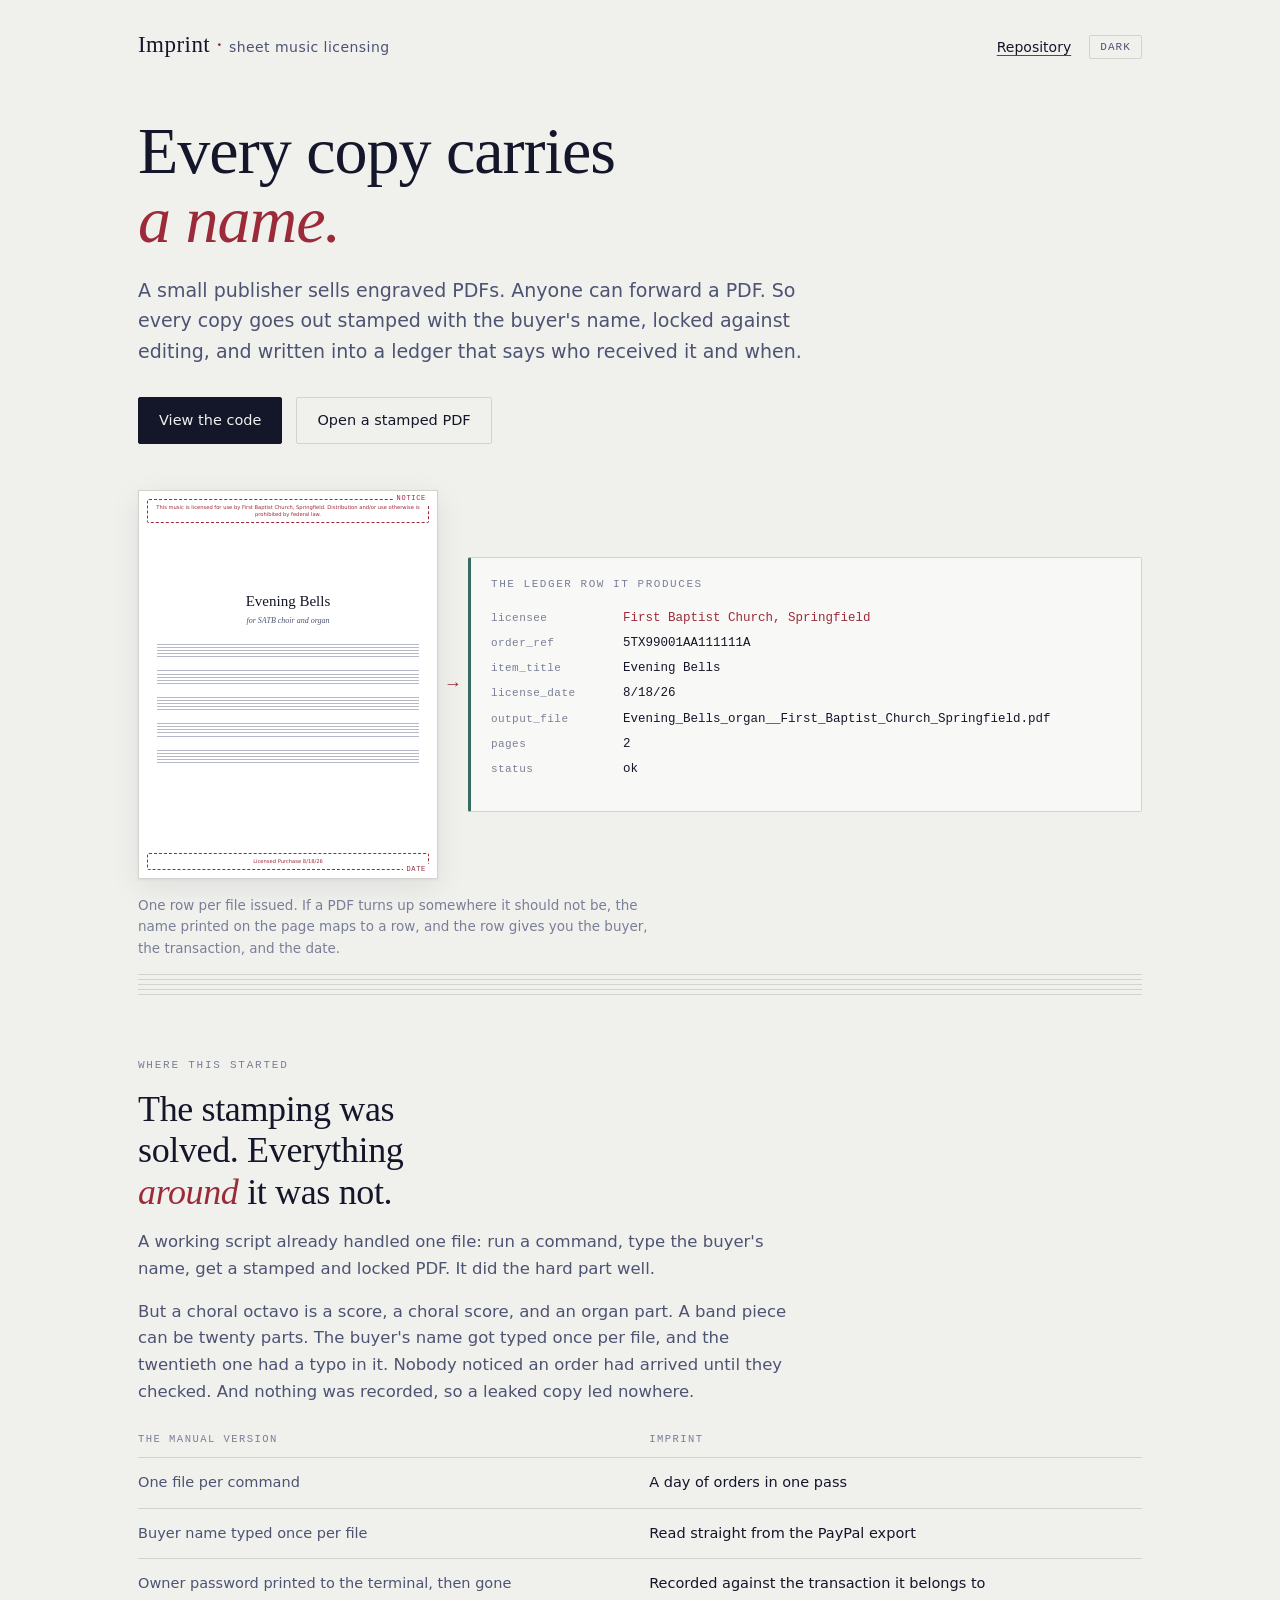
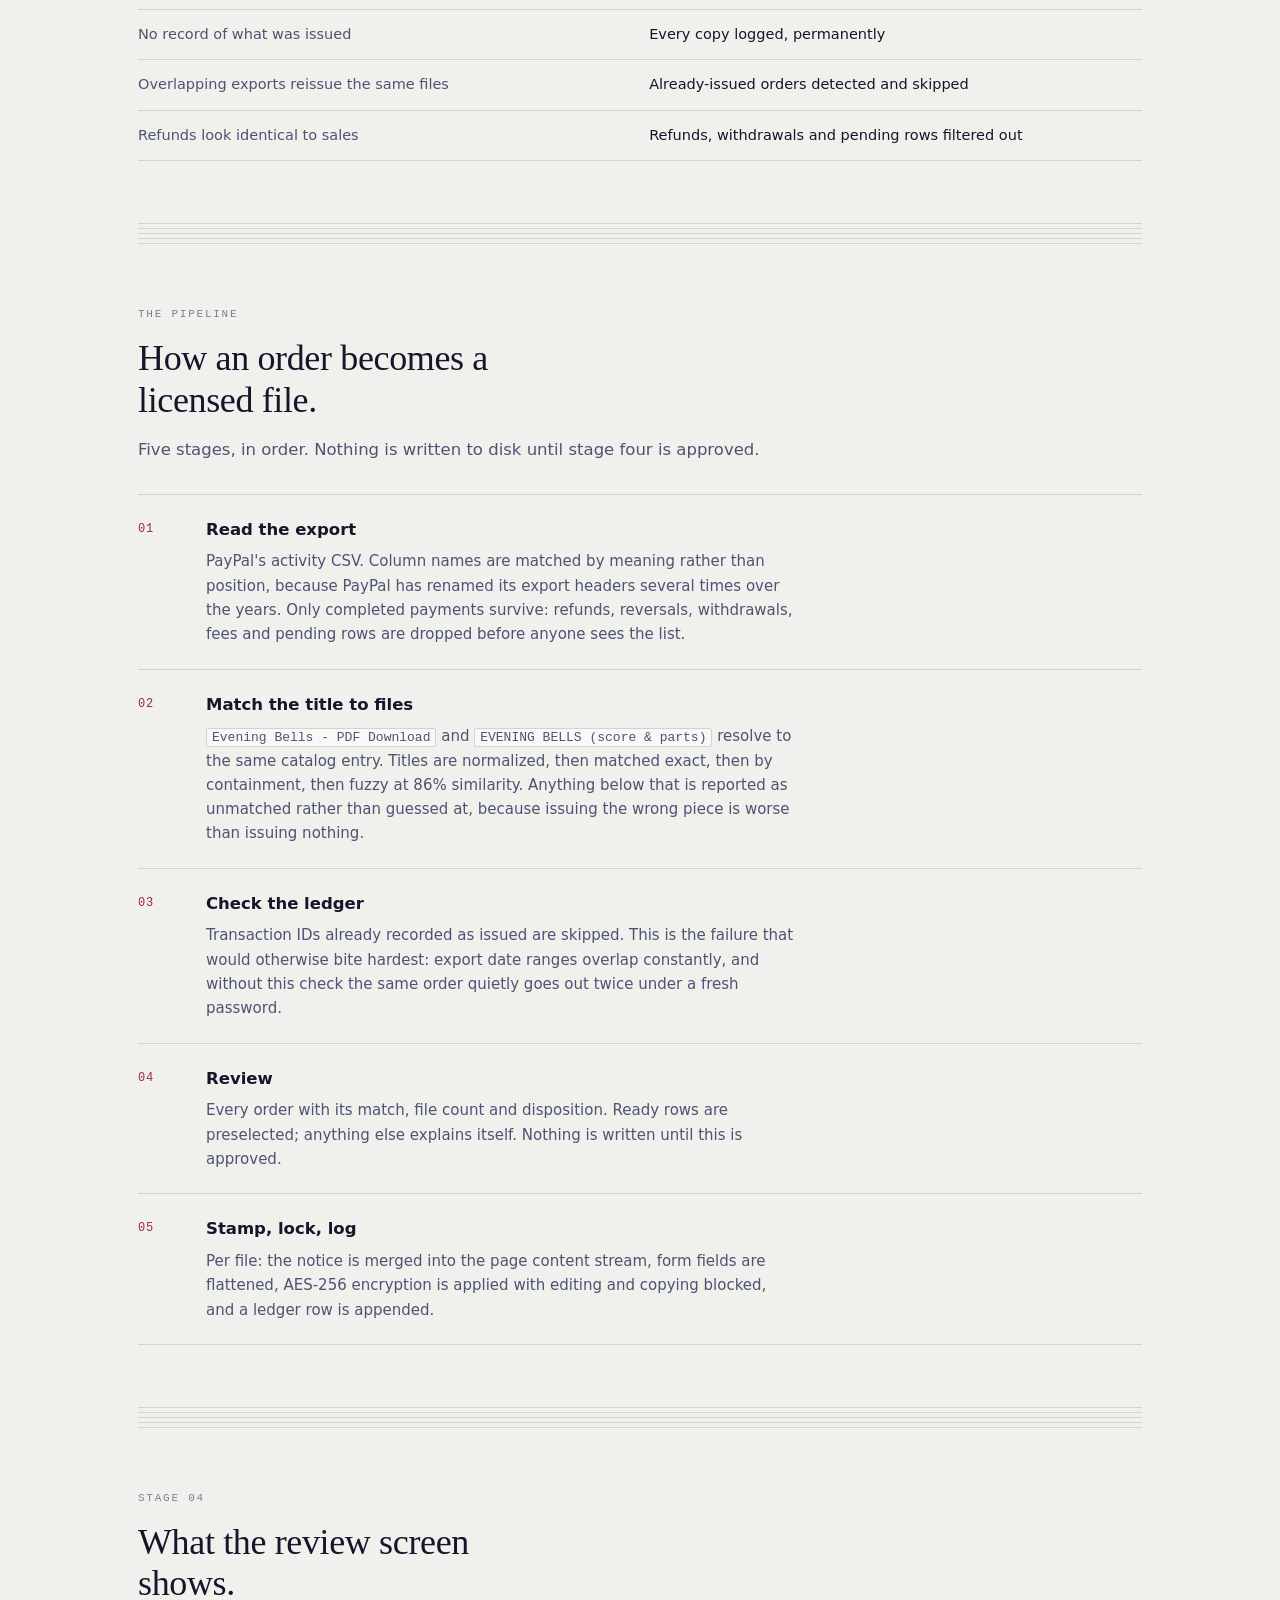
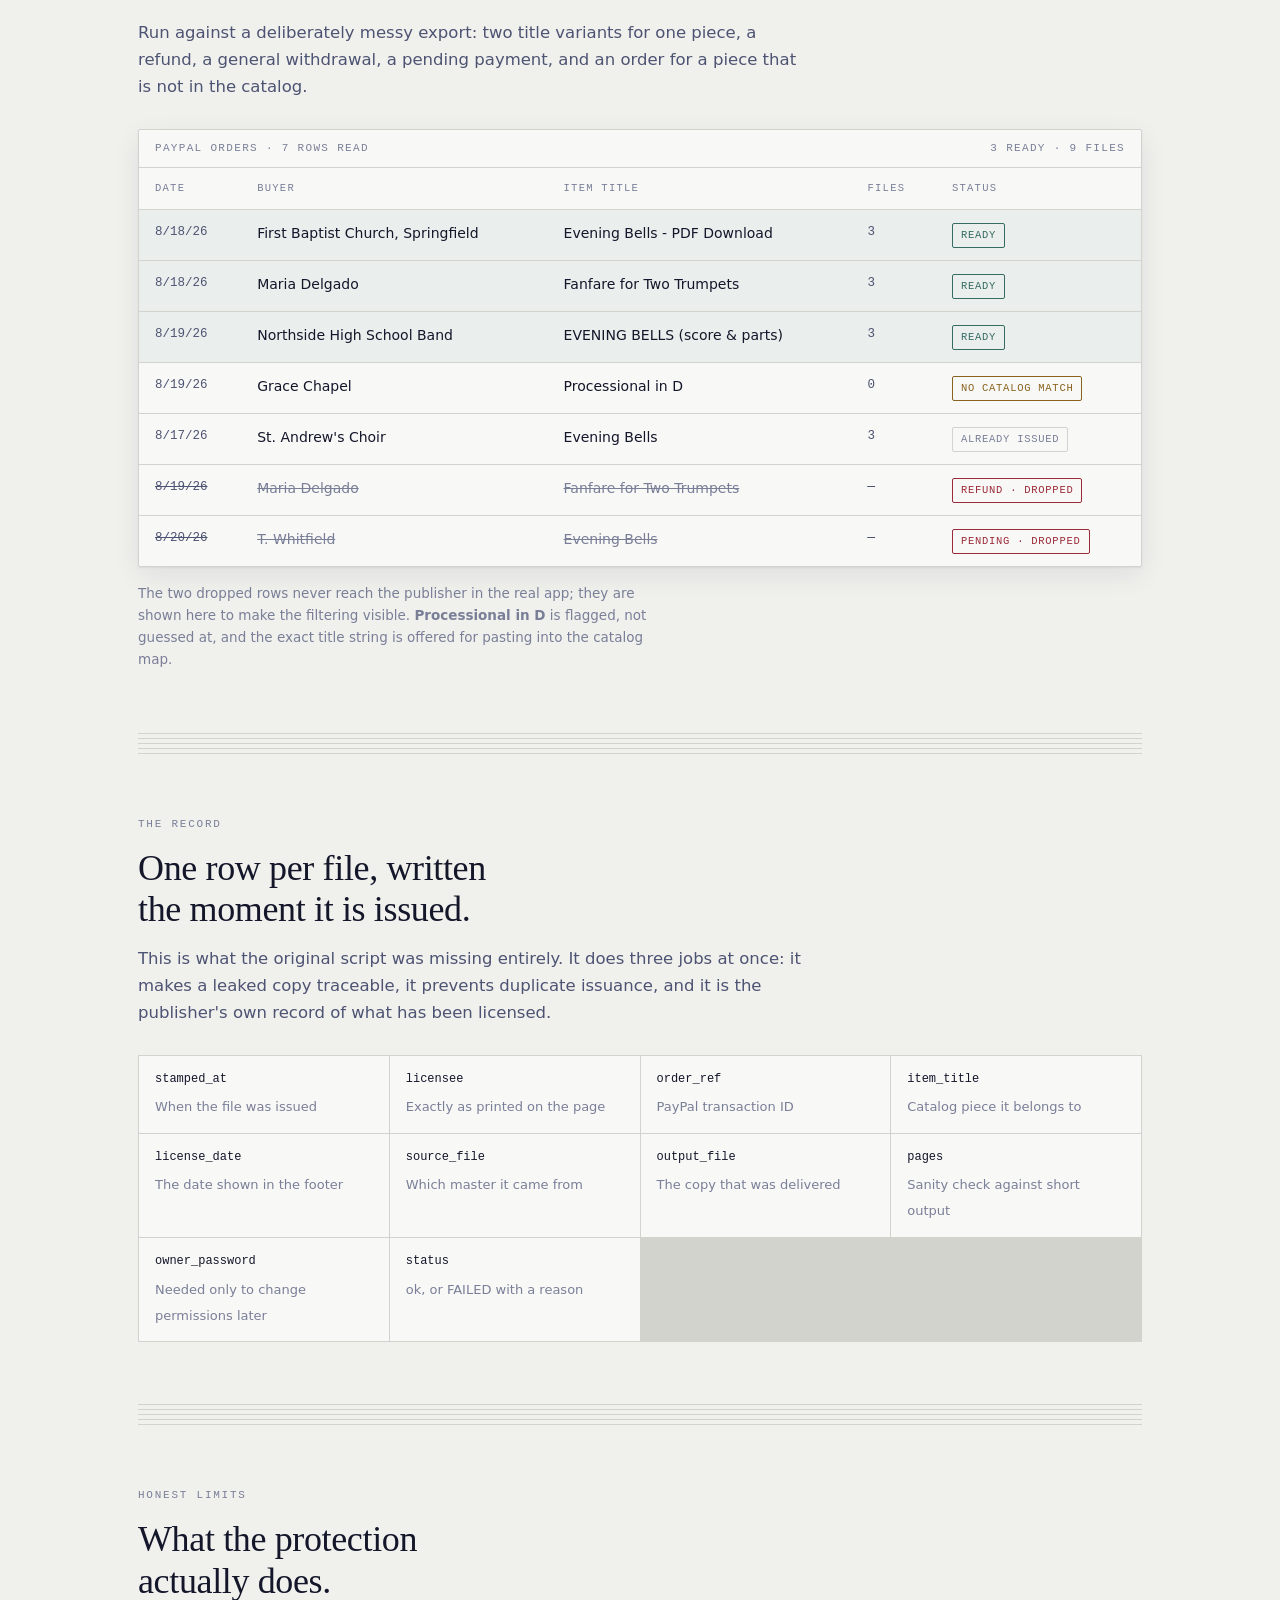
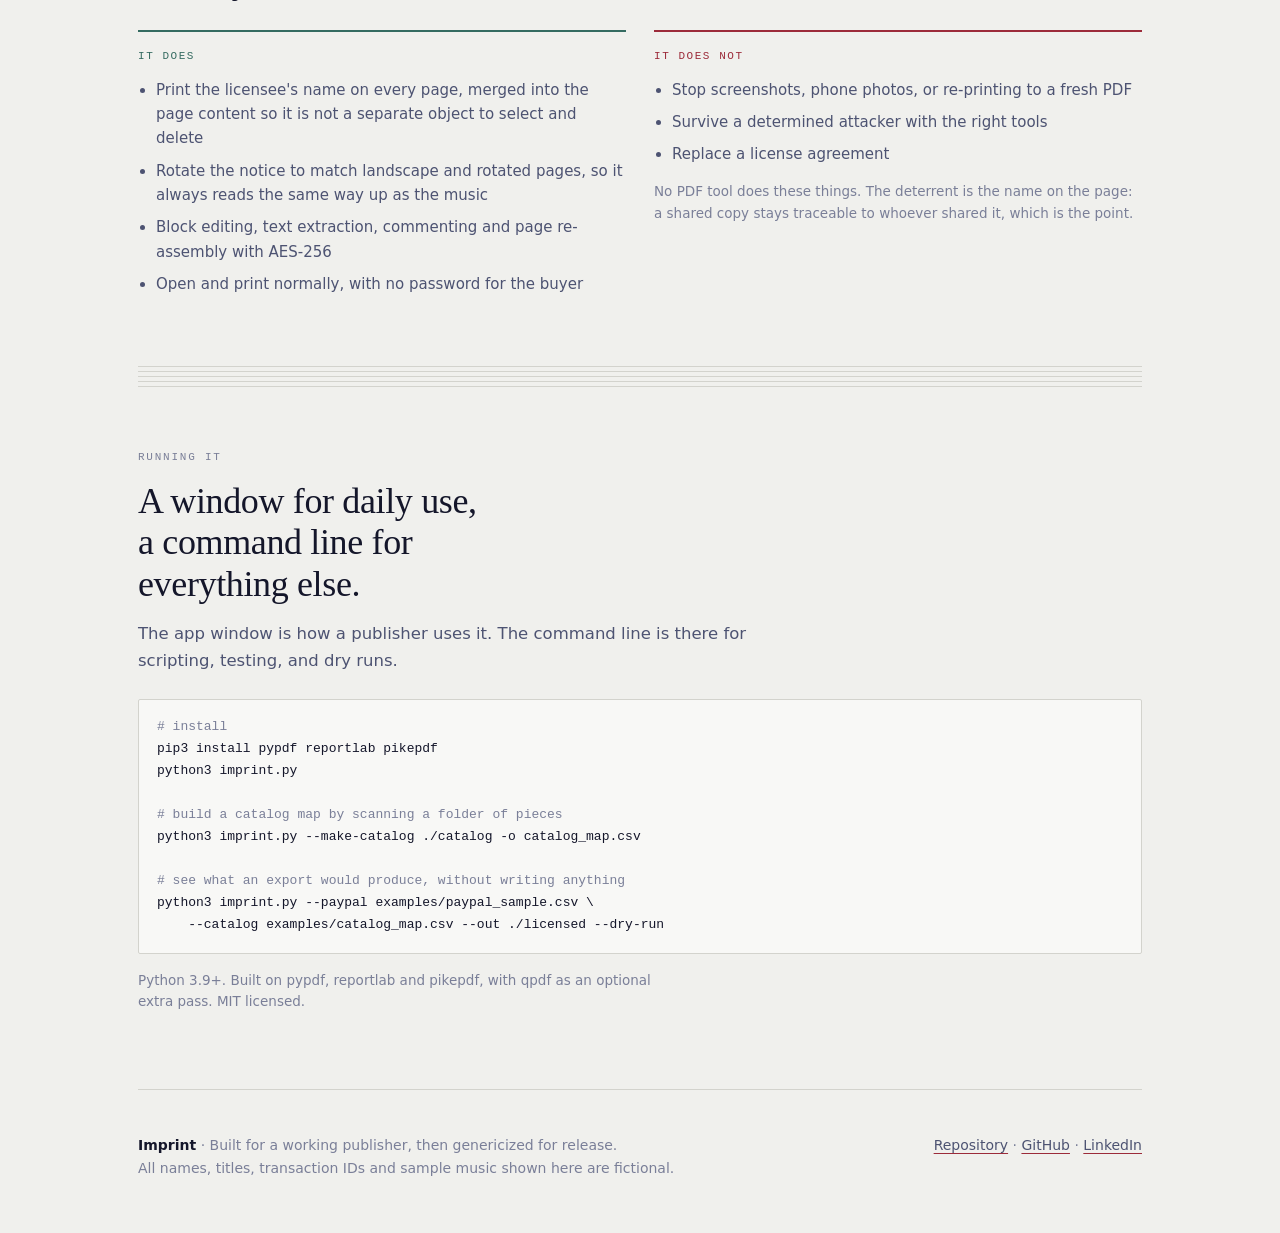
==== docs/index.html @ ebc6640b "Add Opus - digital product licensing system with sheet music module v1" ====
<!DOCTYPE html>
<html lang="en">
<head>
<meta charset="utf-8">
<meta name="viewport" content="width=device-width, initial-scale=1">
<title>Imprint · Licensing stamper for sheet music publishers</title>
<meta name="description" content="Stamps every page of a sheet music PDF with the buyer's name, locks the file, and records the copy in a permanent ledger.">
<style>
:root{
  --ink:#14162a;
  --ink-2:#4d5372;
  --ink-3:#7a7f98;
  --paper:#f0f0ed;
  --paper-2:#f8f8f6;
  --stamp:#9c2b3a;
  --verdigris:#356b61;
  --amber:#8a6320;
  --rule:#d3d3cd;
  --sheet:#ffffff;
  --shadow:0 1px 2px rgba(20,22,42,.06),0 8px 28px rgba(20,22,42,.08);
  --serif:"Iowan Old Style","Palatino Linotype",Palatino,"Book Antiqua",Georgia,serif;
  --sans:system-ui,-apple-system,"Segoe UI",Roboto,Helvetica,Arial,sans-serif;
  --mono:ui-monospace,"SF Mono",SFMono-Regular,"Cascadia Mono",Menlo,Consolas,monospace;
}
html[data-theme="dark"]{
  --ink:#e8e8ee; --ink-2:#a5abc4; --ink-3:#767c95;
  --paper:#0e1020; --paper-2:#171a2e;
  --stamp:#d4707c; --verdigris:#6fb3a5; --amber:#c99a4a;
  --rule:#2a2e46; --sheet:#1b1f34;
  --shadow:0 1px 2px rgba(0,0,0,.4),0 8px 28px rgba(0,0,0,.35);
}
*{box-sizing:border-box}
body{
  margin:0;background:var(--paper);color:var(--ink);
  font-family:var(--sans);font-size:16px;line-height:1.62;
  -webkit-font-smoothing:antialiased;
}
.wrap{max-width:1060px;margin:0 auto;padding:0 28px}
a{color:var(--ink);text-decoration-color:var(--stamp);text-underline-offset:3px}
a:hover{color:var(--stamp)}
:focus-visible{outline:2px solid var(--stamp);outline-offset:3px}

/* ---- staff-line divider: five hairlines, the thing on every page ---- */
.staff{margin:0;padding:6px 0}
.staff span{display:block;height:1px;background:var(--rule);margin-bottom:4px}
.staff span:last-child{margin-bottom:0}

.eyebrow{
  font-family:var(--mono);font-size:11px;letter-spacing:.16em;
  text-transform:uppercase;color:var(--ink-3);margin:0 0 14px
}

/* ---- masthead ---- */
header.top{padding:26px 0 0}
.top-row{display:flex;align-items:baseline;justify-content:space-between;gap:20px;flex-wrap:wrap}
.mark{font-family:var(--serif);font-size:23px;letter-spacing:.02em}
.mark b{font-weight:normal}
.mark i{font-style:normal;color:var(--stamp)}
.top-links{font-size:14px;color:var(--ink-2);display:flex;gap:18px;align-items:center}
.tbtn{
  font-family:var(--mono);font-size:11px;letter-spacing:.1em;text-transform:uppercase;
  background:none;border:1px solid var(--rule);color:var(--ink-2);
  padding:5px 10px;cursor:pointer;border-radius:2px
}
.tbtn:hover{border-color:var(--stamp);color:var(--stamp)}

/* ---- hero ---- */
.hero{padding:54px 0 8px}
h1{
  font-family:var(--serif);font-weight:normal;
  font-size:clamp(38px,6.2vw,66px);line-height:1.04;letter-spacing:-.015em;
  margin:0 0 20px;max-width:15ch
}
h1 em{font-style:italic;color:var(--stamp)}
.lede{font-size:19px;color:var(--ink-2);max-width:56ch;margin:0 0 30px}
.cta-row{display:flex;gap:14px;flex-wrap:wrap;margin-bottom:8px}
.cta{
  display:inline-block;padding:11px 20px;border-radius:2px;font-size:14.5px;
  text-decoration:none;border:1px solid var(--ink);background:var(--ink);color:var(--paper)
}
.cta:hover{background:var(--stamp);border-color:var(--stamp);color:#fff}
.cta.ghost{background:none;color:var(--ink);border-color:var(--rule)}
.cta.ghost:hover{border-color:var(--stamp);color:var(--stamp);background:none}

/* ---- signature: specimen page -> ledger row ---- */
.thesis{
  display:grid;grid-template-columns:minmax(0,300px) 30px minmax(0,1fr);
  gap:0;align-items:center;margin:46px 0 10px
}
.sheet{
  background:var(--sheet);border:1px solid var(--rule);box-shadow:var(--shadow);
  aspect-ratio:8.5/11;padding:16px 14px;position:relative;overflow:hidden
}
.zone{
  position:absolute;left:8px;right:8px;
  border:1px dashed var(--stamp);border-radius:2px;padding:4px 5px
}
.zone.t{top:8px}
.zone.b{bottom:8px}
.stamped{
  font-family:var(--sans);font-size:5.2px;line-height:1.35;
  color:var(--stamp);text-align:center;margin:0
}
.tag{
  position:absolute;right:-1px;font-family:var(--mono);font-size:7px;
  letter-spacing:.1em;text-transform:uppercase;color:var(--stamp);
  background:var(--sheet);padding:0 3px
}
.zone.t .tag{top:-7px}
.zone.b .tag{bottom:-7px}
.sheet-body{padding:26px 4px 30px;height:100%;display:flex;flex-direction:column;justify-content:center}
.sheet-title{font-family:var(--serif);font-size:15px;text-align:center;margin:0 0 2px}
.sheet-sub{font-family:var(--serif);font-style:italic;font-size:8px;text-align:center;color:var(--ink-2);margin:0 0 16px}
.sys{margin-bottom:11px}
.sys span{display:block;height:.7px;background:var(--ink-3);opacity:.55;margin-bottom:2.4px}
.arrow{
  display:flex;align-items:center;justify-content:center;
  font-family:var(--mono);color:var(--stamp);font-size:18px
}
.rowcard{
  background:var(--paper-2);border:1px solid var(--rule);border-left:3px solid var(--verdigris);
  padding:18px 20px;border-radius:2px
}
.rowcard h3{font-family:var(--mono);font-size:11px;letter-spacing:.14em;text-transform:uppercase;color:var(--ink-3);margin:0 0 14px;font-weight:normal}
.kv{display:grid;grid-template-columns:118px 1fr;gap:5px 14px;font-size:13.5px}
.kv dt{font-family:var(--mono);font-size:11px;color:var(--ink-3);letter-spacing:.04em;padding-top:2px}
.kv dd{margin:0;font-family:var(--mono);font-size:12.5px;word-break:break-word}
.kv dd.hl{color:var(--stamp)}
.caption{font-size:13.5px;color:var(--ink-3);max-width:62ch;margin:16px 0 0}

/* ---- sections ---- */
section{padding:56px 0}
h2{
  font-family:var(--serif);font-weight:normal;font-size:clamp(27px,3.4vw,36px);
  line-height:1.15;letter-spacing:-.01em;margin:0 0 16px;max-width:20ch
}
h2 em{font-style:italic;color:var(--stamp)}
.body{max-width:64ch;color:var(--ink-2);font-size:16.5px}
.body p{margin:0 0 16px}
.body strong{color:var(--ink);font-weight:600}

/* ---- before/after ---- */
.ba{width:100%;border-collapse:collapse;margin-top:26px;font-size:14.5px}
.ba th{
  text-align:left;font-family:var(--mono);font-size:10.5px;letter-spacing:.14em;
  text-transform:uppercase;color:var(--ink-3);font-weight:normal;
  padding:0 14px 9px 0;border-bottom:1px solid var(--rule)
}
.ba td{padding:13px 14px 13px 0;border-bottom:1px solid var(--rule);vertical-align:top;color:var(--ink-2)}
.ba td:last-child{color:var(--ink);padding-right:0}
.ba th:last-child{padding-right:0}

/* ---- steps: a real sequence, so numbers carry meaning ---- */
.steps{margin-top:30px;border-top:1px solid var(--rule)}
.step{
  display:grid;grid-template-columns:46px 1fr;gap:22px;
  padding:22px 0;border-bottom:1px solid var(--rule)
}
.num{
  font-family:var(--mono);font-size:12px;color:var(--stamp);
  letter-spacing:.06em;padding-top:3px
}
.step h3{font-size:16.5px;margin:0 0 6px;font-weight:600}
.step p{margin:0;color:var(--ink-2);font-size:15px;max-width:62ch}
.step code{font-family:var(--mono);font-size:13px;background:var(--paper-2);padding:1px 5px;border:1px solid var(--rule);border-radius:2px}

/* ---- review table ---- */
.panel{
  background:var(--paper-2);border:1px solid var(--rule);border-radius:2px;
  box-shadow:var(--shadow);margin-top:28px;overflow:hidden
}
.panel-bar{
  padding:10px 16px;border-bottom:1px solid var(--rule);
  font-family:var(--mono);font-size:11px;letter-spacing:.12em;
  text-transform:uppercase;color:var(--ink-3);display:flex;justify-content:space-between;gap:12px;flex-wrap:wrap
}
.scroll{overflow-x:auto}
.rev{width:100%;border-collapse:collapse;font-size:14px;min-width:660px}
.rev th{
  text-align:left;font-family:var(--mono);font-size:10.5px;letter-spacing:.12em;
  text-transform:uppercase;color:var(--ink-3);font-weight:normal;
  padding:12px 16px;border-bottom:1px solid var(--rule);white-space:nowrap
}
.rev td{padding:12px 16px;border-bottom:1px solid var(--rule);vertical-align:top}
.rev tr:last-child td{border-bottom:0}
.rev .m{font-family:var(--mono);font-size:12.5px;color:var(--ink-2);white-space:nowrap}
.rev tr.on{background:rgba(53,107,97,.07)}
.pill{
  display:inline-block;font-family:var(--mono);font-size:10.5px;letter-spacing:.07em;
  text-transform:uppercase;padding:3px 8px;border-radius:2px;border:1px solid;white-space:nowrap
}
.p-ready{color:var(--verdigris);border-color:var(--verdigris)}
.p-done{color:var(--ink-3);border-color:var(--rule)}
.p-warn{color:var(--amber);border-color:var(--amber)}
.p-drop{color:var(--stamp);border-color:var(--stamp)}
.strike{text-decoration:line-through;color:var(--ink-3)}

/* ---- schema ---- */
.schema{
  display:grid;grid-template-columns:repeat(auto-fill,minmax(210px,1fr));
  gap:1px;background:var(--rule);border:1px solid var(--rule);margin-top:28px
}
.field{background:var(--paper-2);padding:14px 16px}
.field b{display:block;font-family:var(--mono);font-size:12px;color:var(--ink);font-weight:normal;margin-bottom:4px}
.field span{font-size:13px;color:var(--ink-3);line-height:1.5}

/* ---- does / doesn't ---- */
.cols{display:grid;grid-template-columns:repeat(auto-fit,minmax(280px,1fr));gap:28px;margin-top:28px}
.card{border-top:2px solid var(--verdigris);padding-top:16px}
.card.no{border-top-color:var(--stamp)}
.card h3{font-family:var(--mono);font-size:11px;letter-spacing:.14em;text-transform:uppercase;margin:0 0 12px;font-weight:normal;color:var(--verdigris)}
.card.no h3{color:var(--stamp)}
.card ul{margin:0;padding-left:18px;color:var(--ink-2);font-size:15px}
.card li{margin-bottom:8px}

/* ---- code ---- */
pre{
  background:var(--paper-2);border:1px solid var(--rule);border-radius:2px;
  padding:16px 18px;overflow-x:auto;font-family:var(--mono);font-size:13px;
  line-height:1.7;color:var(--ink);margin:24px 0 0
}
pre .c{color:var(--ink-3)}

/* ---- footer ---- */
footer{padding:44px 0 60px;border-top:1px solid var(--rule);margin-top:20px}
.foot{display:flex;justify-content:space-between;gap:20px;flex-wrap:wrap;font-size:14px;color:var(--ink-3)}
.foot a{color:var(--ink-2)}
.note{font-size:13.5px;color:var(--ink-3);margin-top:14px;max-width:64ch}

@media (max-width:760px){
  .thesis{grid-template-columns:1fr;gap:0}
  .sheet{max-width:290px;margin:0 auto}
  .arrow{padding:18px 0;transform:rotate(90deg)}
  .kv{grid-template-columns:1fr;gap:2px 0}
  .kv dt{padding-top:8px}
}
@media (prefers-reduced-motion:reduce){*{animation:none!important;transition:none!important}}
</style>
</head>
<body>

<div class="wrap">

<header class="top">
  <div class="top-row">
    <div class="mark"><b>Imprint</b> <i>·</i> <span style="font-size:14px;font-family:var(--sans);color:var(--ink-2)">sheet music licensing</span></div>
    <div class="top-links">
      <a href="https://github.com/integratorjeffj/opus">Repository</a>
      <button class="tbtn" id="theme" type="button">Dark</button>
    </div>
  </div>
</header>

<div class="hero">
  <h1>Every copy carries <em>a name.</em></h1>
  <p class="lede">A small publisher sells engraved PDFs. Anyone can forward a PDF. So every copy goes out stamped with the buyer's name, locked against editing, and written into a ledger that says who received it and when.</p>
  <div class="cta-row">
    <a class="cta" href="https://github.com/integratorjeffj/opus">View the code</a>
    <a class="cta ghost" href="https://github.com/integratorjeffj/opus/tree/main/samples/licensed">Open a stamped PDF</a>
  </div>

  <div class="thesis">
    <div class="sheet">
      <div class="zone t">
        <span class="tag">Notice</span>
        <p class="stamped">This music is licensed for use by First Baptist Church, Springfield. Distribution and/or use otherwise is prohibited by federal law.</p>
      </div>
      <div class="sheet-body">
        <p class="sheet-title">Evening Bells</p>
        <p class="sheet-sub">for SATB choir and organ</p>
        <div class="sys"><span></span><span></span><span></span><span></span><span></span></div>
        <div class="sys"><span></span><span></span><span></span><span></span><span></span></div>
        <div class="sys"><span></span><span></span><span></span><span></span><span></span></div>
        <div class="sys"><span></span><span></span><span></span><span></span><span></span></div>
        <div class="sys"><span></span><span></span><span></span><span></span><span></span></div>
      </div>
      <div class="zone b">
        <span class="tag">Date</span>
        <p class="stamped">Licensed Purchase 8/18/26</p>
      </div>
    </div>

    <div class="arrow">&rarr;</div>

    <div class="rowcard">
      <h3>The ledger row it produces</h3>
      <dl class="kv">
        <dt>licensee</dt><dd class="hl">First Baptist Church, Springfield</dd>
        <dt>order_ref</dt><dd>5TX99001AA111111A</dd>
        <dt>item_title</dt><dd>Evening Bells</dd>
        <dt>license_date</dt><dd>8/18/26</dd>
        <dt>output_file</dt><dd>Evening_Bells_organ__First_Baptist_Church_Springfield.pdf</dd>
        <dt>pages</dt><dd>2</dd>
        <dt>status</dt><dd>ok</dd>
      </dl>
    </div>
  </div>
  <p class="caption">One row per file issued. If a PDF turns up somewhere it should not be, the name printed on the page maps to a row, and the row gives you the buyer, the transaction, and the date.</p>
</div>

<div class="staff" role="separator" aria-hidden="true"><span></span><span></span><span></span><span></span><span></span></div>

<section>
  <p class="eyebrow">Where this started</p>
  <h2>The stamping was solved. Everything <em>around</em> it was not.</h2>
  <div class="body">
    <p>A working script already handled one file: run a command, type the buyer's name, get a stamped and locked PDF. It did the hard part well.</p>
    <p>But a choral octavo is a score, a choral score, and an organ part. A band piece can be twenty parts. The buyer's name got typed once per file, and the twentieth one had a typo in it. Nobody noticed an order had arrived until they checked. And nothing was recorded, so a leaked copy led nowhere.</p>
  </div>

  <table class="ba">
    <thead><tr><th>The manual version</th><th>Imprint</th></tr></thead>
    <tbody>
      <tr><td>One file per command</td><td>A day of orders in one pass</td></tr>
      <tr><td>Buyer name typed once per file</td><td>Read straight from the PayPal export</td></tr>
      <tr><td>Owner password printed to the terminal, then gone</td><td>Recorded against the transaction it belongs to</td></tr>
      <tr><td>No record of what was issued</td><td>Every copy logged, permanently</td></tr>
      <tr><td>Overlapping exports reissue the same files</td><td>Already-issued orders detected and skipped</td></tr>
      <tr><td>Refunds look identical to sales</td><td>Refunds, withdrawals and pending rows filtered out</td></tr>
    </tbody>
  </table>
</section>

<div class="staff" role="separator" aria-hidden="true"><span></span><span></span><span></span><span></span><span></span></div>

<section>
  <p class="eyebrow">The pipeline</p>
  <h2>How an order becomes a licensed file.</h2>
  <div class="body"><p>Five stages, in order. Nothing is written to disk until stage four is approved.</p></div>

  <div class="steps">
    <div class="step">
      <div class="num">01</div>
      <div>
        <h3>Read the export</h3>
        <p>PayPal's activity CSV. Column names are matched by meaning rather than position, because PayPal has renamed its export headers several times over the years. Only completed payments survive: refunds, reversals, withdrawals, fees and pending rows are dropped before anyone sees the list.</p>
      </div>
    </div>
    <div class="step">
      <div class="num">02</div>
      <div>
        <h3>Match the title to files</h3>
        <p><code>Evening Bells - PDF Download</code> and <code>EVENING BELLS (score &amp; parts)</code> resolve to the same catalog entry. Titles are normalized, then matched exact, then by containment, then fuzzy at 86% similarity. Anything below that is reported as unmatched rather than guessed at, because issuing the wrong piece is worse than issuing nothing.</p>
      </div>
    </div>
    <div class="step">
      <div class="num">03</div>
      <div>
        <h3>Check the ledger</h3>
        <p>Transaction IDs already recorded as issued are skipped. This is the failure that would otherwise bite hardest: export date ranges overlap constantly, and without this check the same order quietly goes out twice under a fresh password.</p>
      </div>
    </div>
    <div class="step">
      <div class="num">04</div>
      <div>
        <h3>Review</h3>
        <p>Every order with its match, file count and disposition. Ready rows are preselected; anything else explains itself. Nothing is written until this is approved.</p>
      </div>
    </div>
    <div class="step">
      <div class="num">05</div>
      <div>
        <h3>Stamp, lock, log</h3>
        <p>Per file: the notice is merged into the page content stream, form fields are flattened, AES-256 encryption is applied with editing and copying blocked, and a ledger row is appended.</p>
      </div>
    </div>
  </div>
</section>

<div class="staff" role="separator" aria-hidden="true"><span></span><span></span><span></span><span></span><span></span></div>

<section>
  <p class="eyebrow">Stage 04</p>
  <h2>What the review screen shows.</h2>
  <div class="body"><p>Run against a deliberately messy export: two title variants for one piece, a refund, a general withdrawal, a pending payment, and an order for a piece that is not in the catalog.</p></div>

  <div class="panel">
    <div class="panel-bar"><span>PayPal orders · 7 rows read</span><span>3 ready · 9 files</span></div>
    <div class="scroll">
    <table class="rev">
      <thead>
        <tr><th>Date</th><th>Buyer</th><th>Item title</th><th>Files</th><th>Status</th></tr>
      </thead>
      <tbody>
        <tr class="on"><td class="m">8/18/26</td><td>First Baptist Church, Springfield</td><td>Evening Bells - PDF Download</td><td class="m">3</td><td><span class="pill p-ready">Ready</span></td></tr>
        <tr class="on"><td class="m">8/18/26</td><td>Maria Delgado</td><td>Fanfare for Two Trumpets</td><td class="m">3</td><td><span class="pill p-ready">Ready</span></td></tr>
        <tr class="on"><td class="m">8/19/26</td><td>Northside High School Band</td><td>EVENING BELLS (score &amp; parts)</td><td class="m">3</td><td><span class="pill p-ready">Ready</span></td></tr>
        <tr><td class="m">8/19/26</td><td>Grace Chapel</td><td>Processional in D</td><td class="m">0</td><td><span class="pill p-warn">No catalog match</span></td></tr>
        <tr><td class="m">8/17/26</td><td>St. Andrew's Choir</td><td>Evening Bells</td><td class="m">3</td><td><span class="pill p-done">Already issued</span></td></tr>
        <tr><td class="m strike">8/19/26</td><td class="strike">Maria Delgado</td><td class="strike">Fanfare for Two Trumpets</td><td class="m strike">&mdash;</td><td><span class="pill p-drop">Refund · dropped</span></td></tr>
        <tr><td class="m strike">8/20/26</td><td class="strike">T. Whitfield</td><td class="strike">Evening Bells</td><td class="m strike">&mdash;</td><td><span class="pill p-drop">Pending · dropped</span></td></tr>
      </tbody>
    </table>
    </div>
  </div>
  <p class="caption">The two dropped rows never reach the publisher in the real app; they are shown here to make the filtering visible. <strong>Processional in D</strong> is flagged, not guessed at, and the exact title string is offered for pasting into the catalog map.</p>
</section>

<div class="staff" role="separator" aria-hidden="true"><span></span><span></span><span></span><span></span><span></span></div>

<section>
  <p class="eyebrow">The record</p>
  <h2>One row per file, written the moment it is issued.</h2>
  <div class="body"><p>This is what the original script was missing entirely. It does three jobs at once: it makes a leaked copy traceable, it prevents duplicate issuance, and it is the publisher's own record of what has been licensed.</p></div>

  <div class="schema">
    <div class="field"><b>stamped_at</b><span>When the file was issued</span></div>
    <div class="field"><b>licensee</b><span>Exactly as printed on the page</span></div>
    <div class="field"><b>order_ref</b><span>PayPal transaction ID</span></div>
    <div class="field"><b>item_title</b><span>Catalog piece it belongs to</span></div>
    <div class="field"><b>license_date</b><span>The date shown in the footer</span></div>
    <div class="field"><b>source_file</b><span>Which master it came from</span></div>
    <div class="field"><b>output_file</b><span>The copy that was delivered</span></div>
    <div class="field"><b>pages</b><span>Sanity check against short output</span></div>
    <div class="field"><b>owner_password</b><span>Needed only to change permissions later</span></div>
    <div class="field"><b>status</b><span>ok, or FAILED with a reason</span></div>
  </div>
</section>

<div class="staff" role="separator" aria-hidden="true"><span></span><span></span><span></span><span></span><span></span></div>

<section>
  <p class="eyebrow">Honest limits</p>
  <h2>What the protection actually does.</h2>
  <div class="cols">
    <div class="card">
      <h3>It does</h3>
      <ul>
        <li>Print the licensee's name on every page, merged into the page content so it is not a separate object to select and delete</li>
        <li>Rotate the notice to match landscape and rotated pages, so it always reads the same way up as the music</li>
        <li>Block editing, text extraction, commenting and page re-assembly with AES-256</li>
        <li>Open and print normally, with no password for the buyer</li>
      </ul>
    </div>
    <div class="card no">
      <h3>It does not</h3>
      <ul>
        <li>Stop screenshots, phone photos, or re-printing to a fresh PDF</li>
        <li>Survive a determined attacker with the right tools</li>
        <li>Replace a license agreement</li>
      </ul>
      <p class="note">No PDF tool does these things. The deterrent is the name on the page: a shared copy stays traceable to whoever shared it, which is the point.</p>
    </div>
  </div>
</section>

<div class="staff" role="separator" aria-hidden="true"><span></span><span></span><span></span><span></span><span></span></div>

<section>
  <p class="eyebrow">Running it</p>
  <h2>A window for daily use, a command line for everything else.</h2>
  <div class="body"><p>The app window is how a publisher uses it. The command line is there for scripting, testing, and dry runs.</p></div>
<pre><span class="c"># install</span>
pip3 install pypdf reportlab pikepdf
python3 imprint.py

<span class="c"># build a catalog map by scanning a folder of pieces</span>
python3 imprint.py --make-catalog ./catalog -o catalog_map.csv

<span class="c"># see what an export would produce, without writing anything</span>
python3 imprint.py --paypal examples/paypal_sample.csv \
    --catalog examples/catalog_map.csv --out ./licensed --dry-run</pre>
  <p class="caption">Python 3.9+. Built on pypdf, reportlab and pikepdf, with qpdf as an optional extra pass. MIT licensed.</p>
</section>

<footer>
  <div class="foot">
    <div>
      <strong style="color:var(--ink)">Imprint</strong> · Built for a working publisher, then genericized for release.<br>
      All names, titles, transaction IDs and sample music shown here are fictional.
    </div>
    <div>
      <a href="https://github.com/integratorjeffj/opus">Repository</a> ·
      <a href="https://github.com/integratorjeffj">GitHub</a> ·
      <a href="https://www.linkedin.com/in/jeffjenkins3418">LinkedIn</a>
    </div>
  </div>
</footer>

</div>

<script>
(function(){
  var btn=document.getElementById('theme'),root=document.documentElement;
  function set(t){root.setAttribute('data-theme',t);btn.textContent=(t==='dark')?'Light':'Dark';
    try{localStorage.setItem('imprint-theme',t)}catch(e){}}
  var saved=null;try{saved=localStorage.getItem('imprint-theme')}catch(e){}
  set(saved||'light');
  btn.addEventListener('click',function(){
    set(root.getAttribute('data-theme')==='dark'?'light':'dark');});
})();
</script>
</body>
</html>
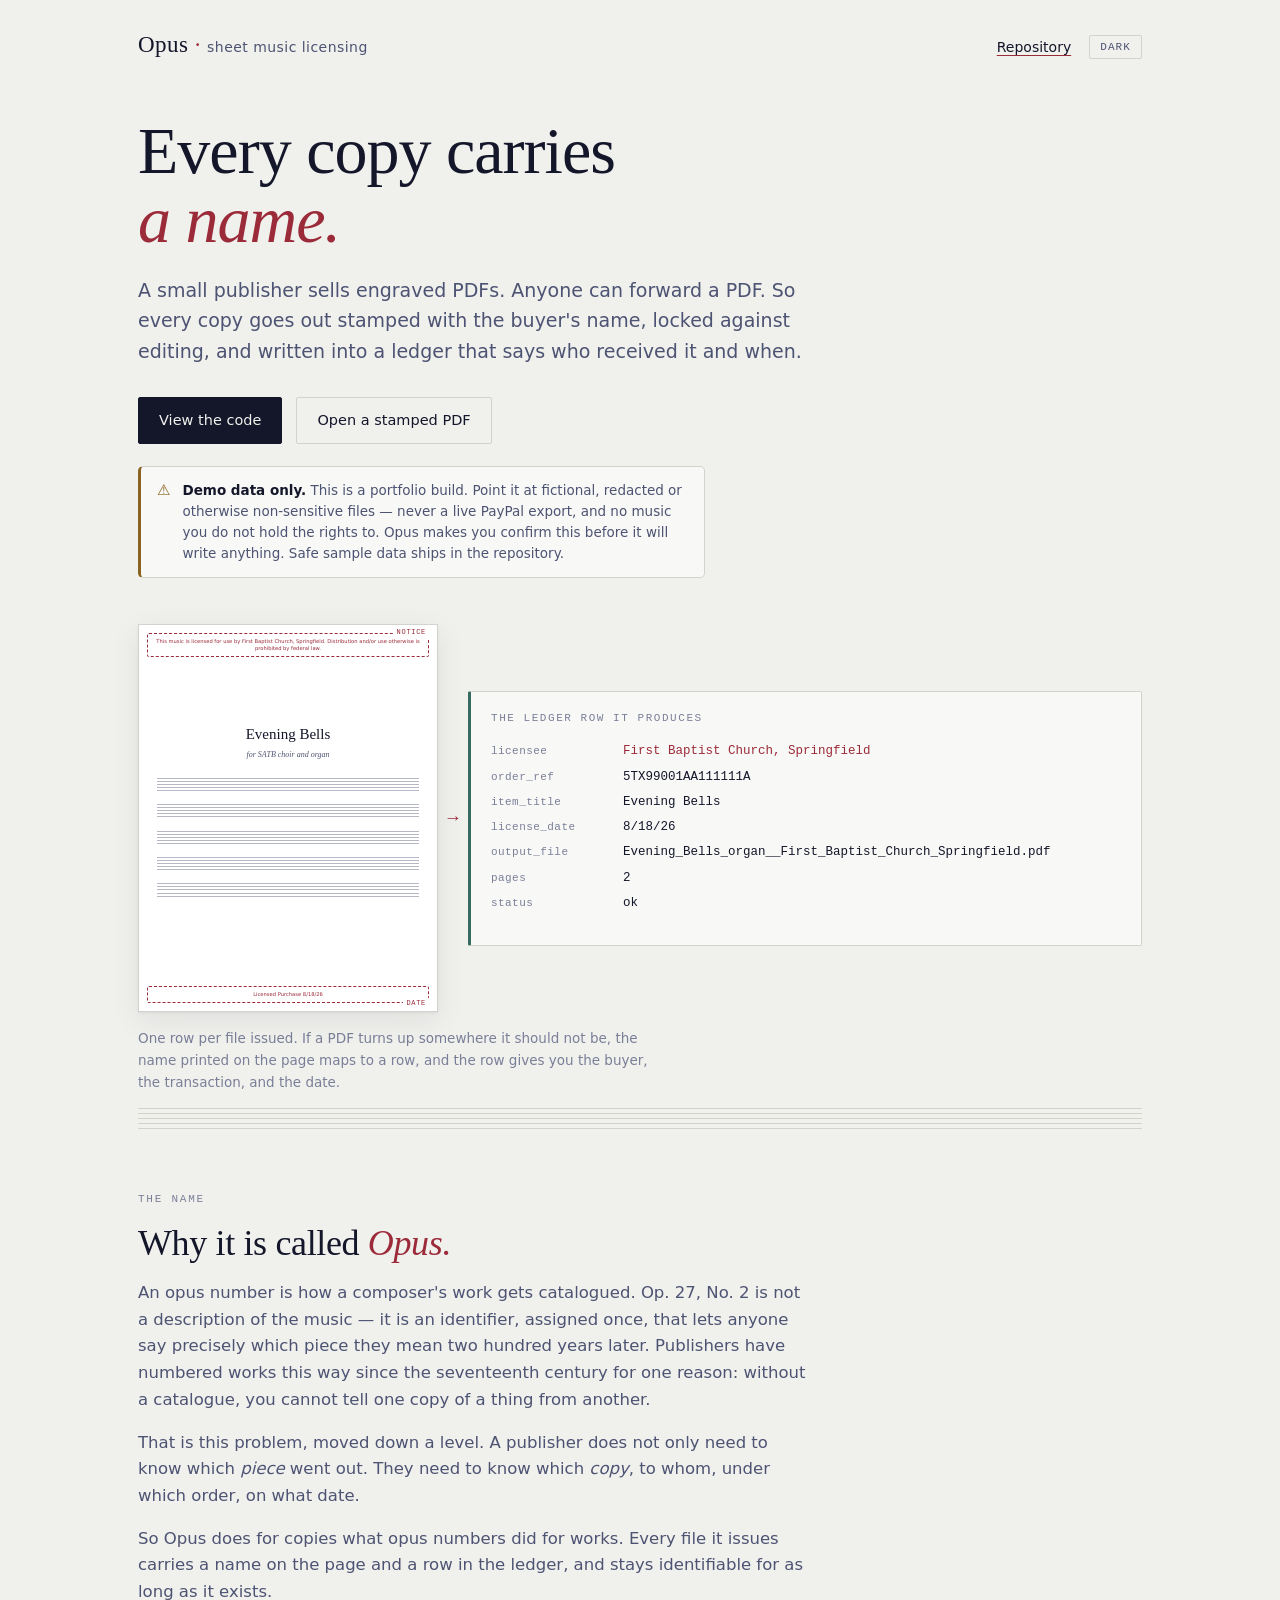
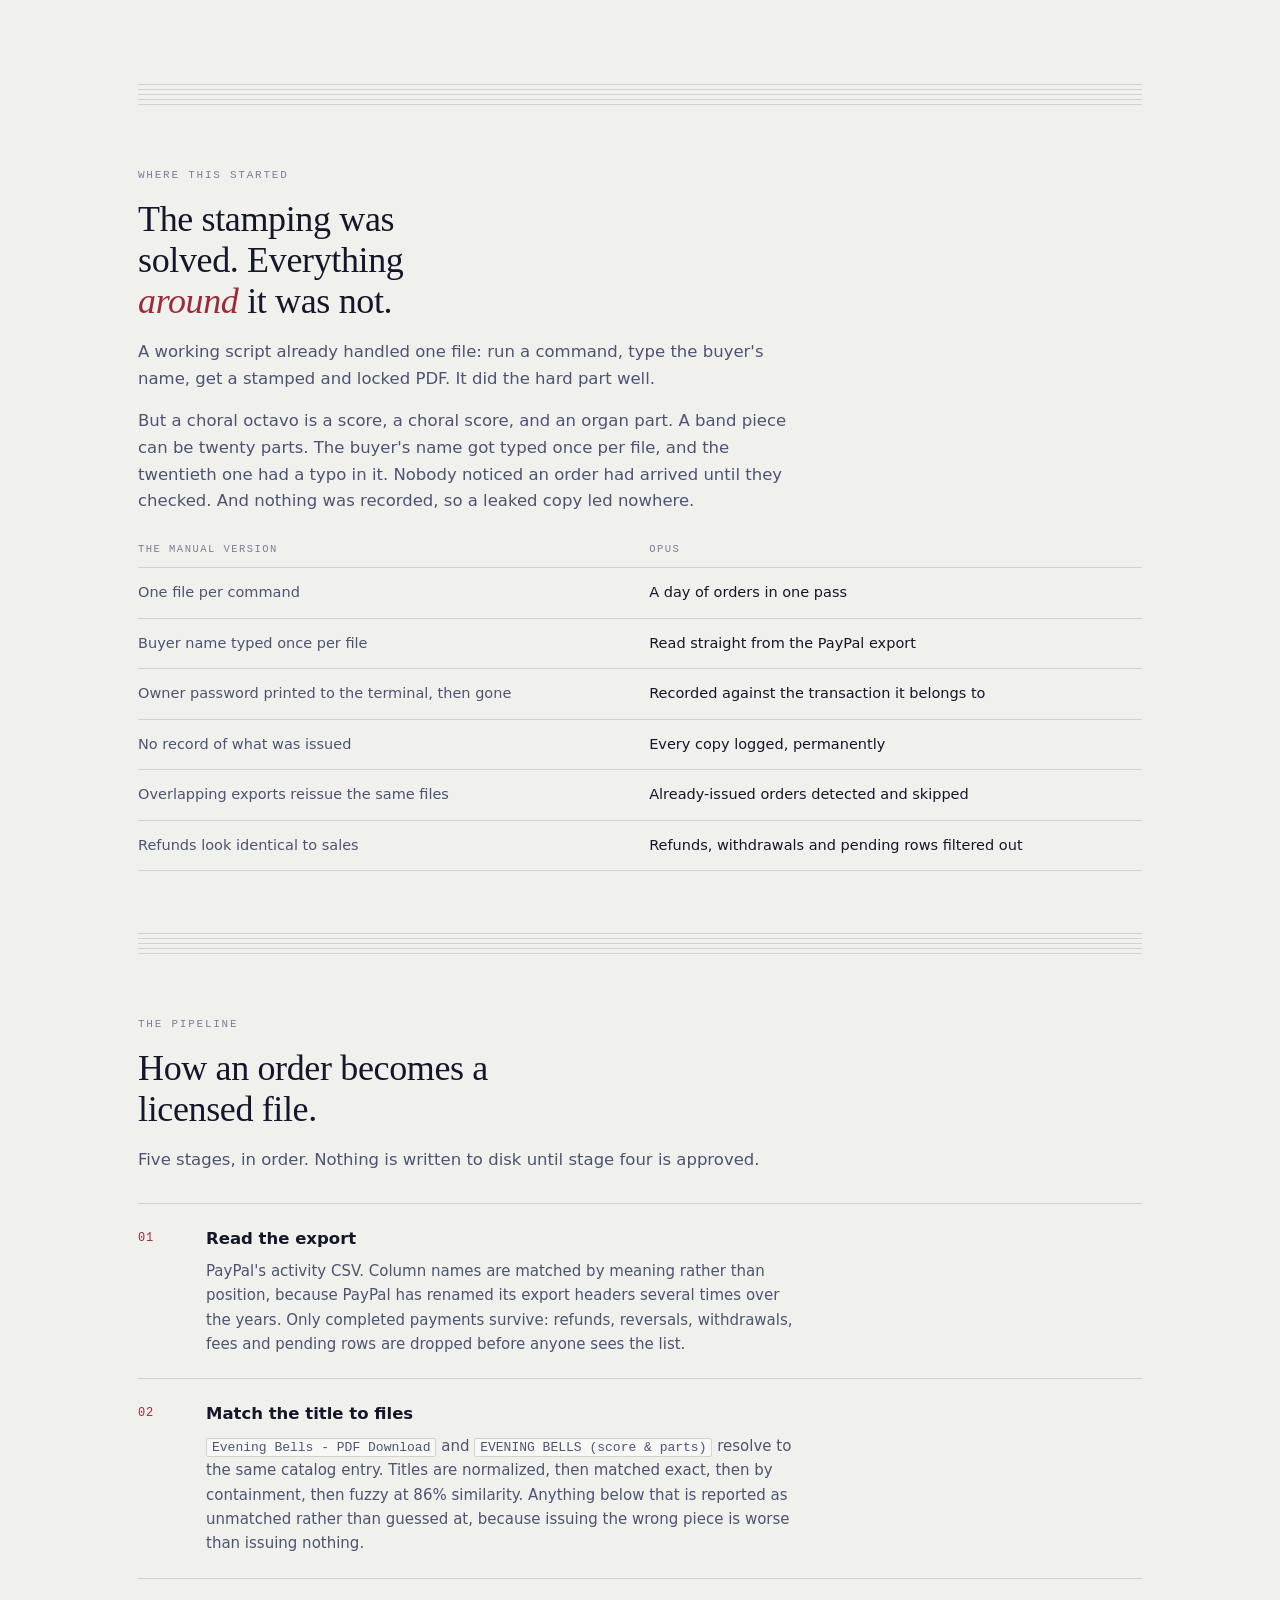
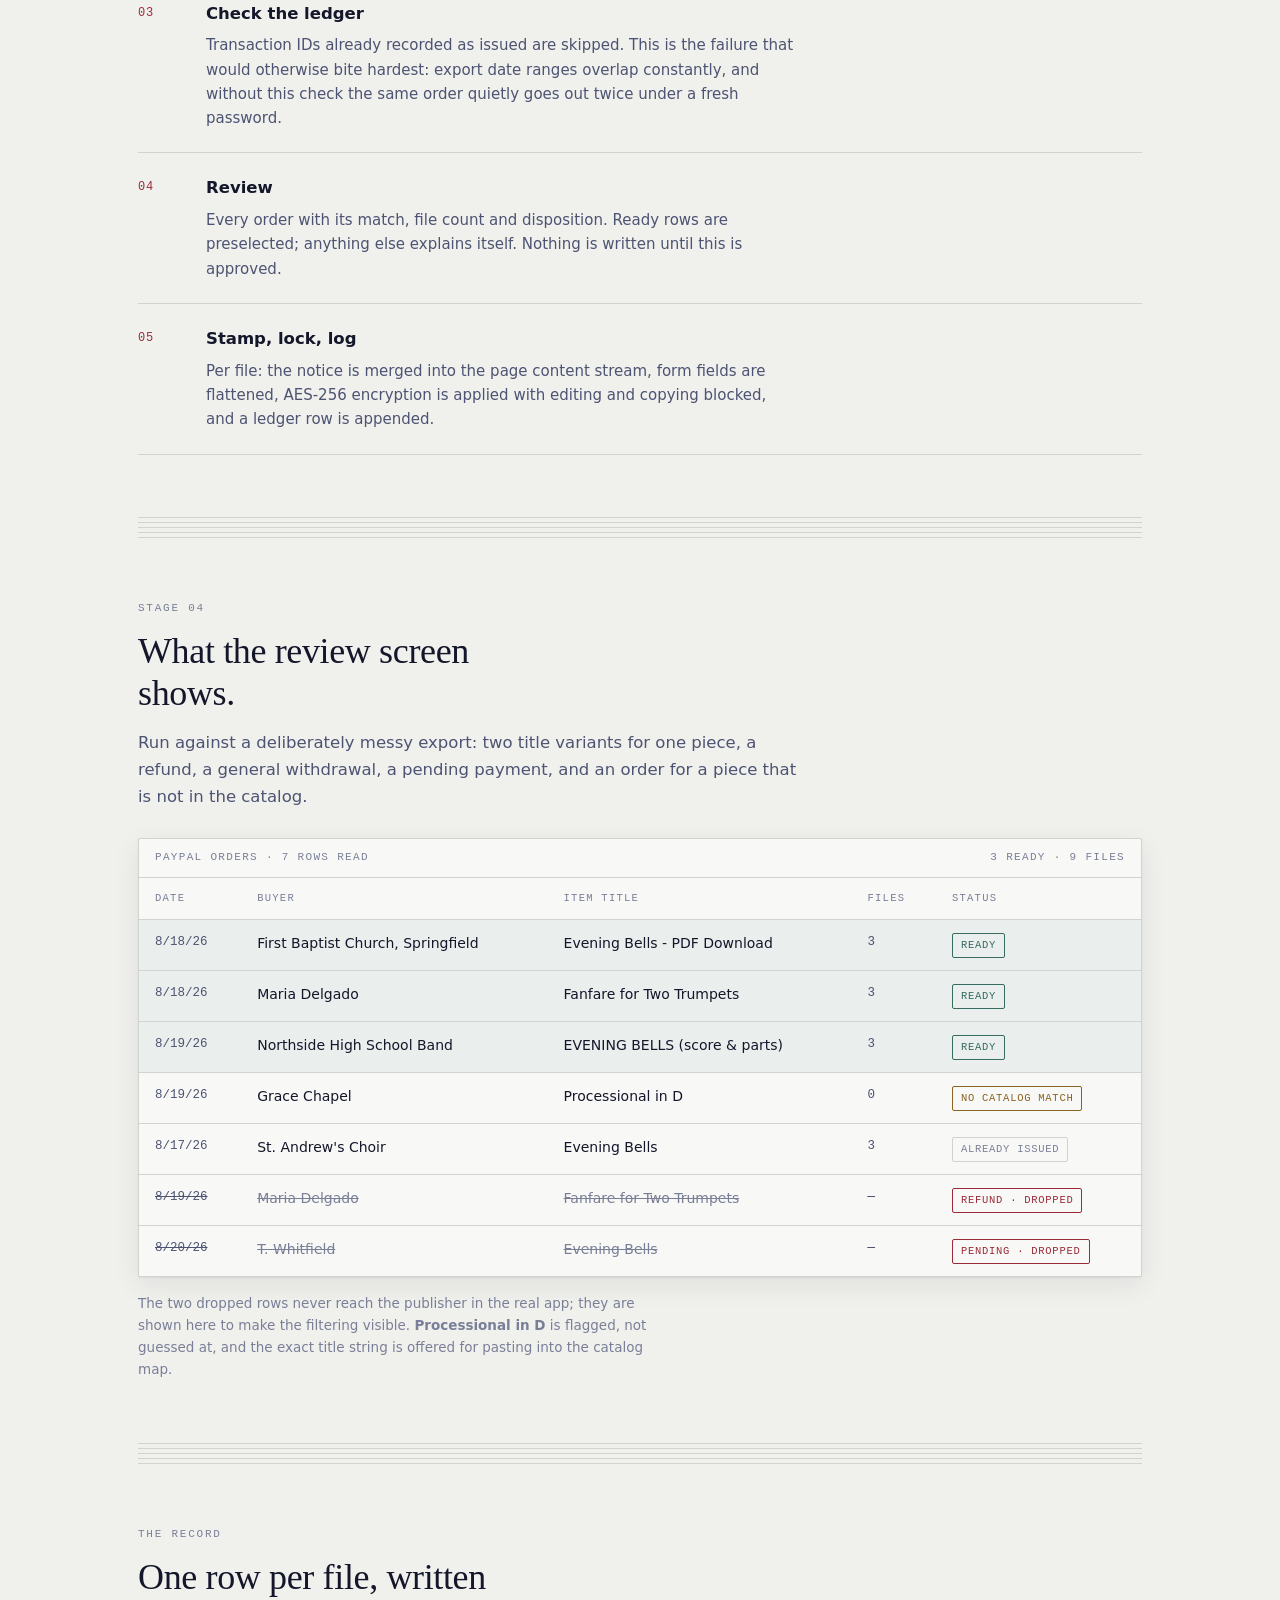
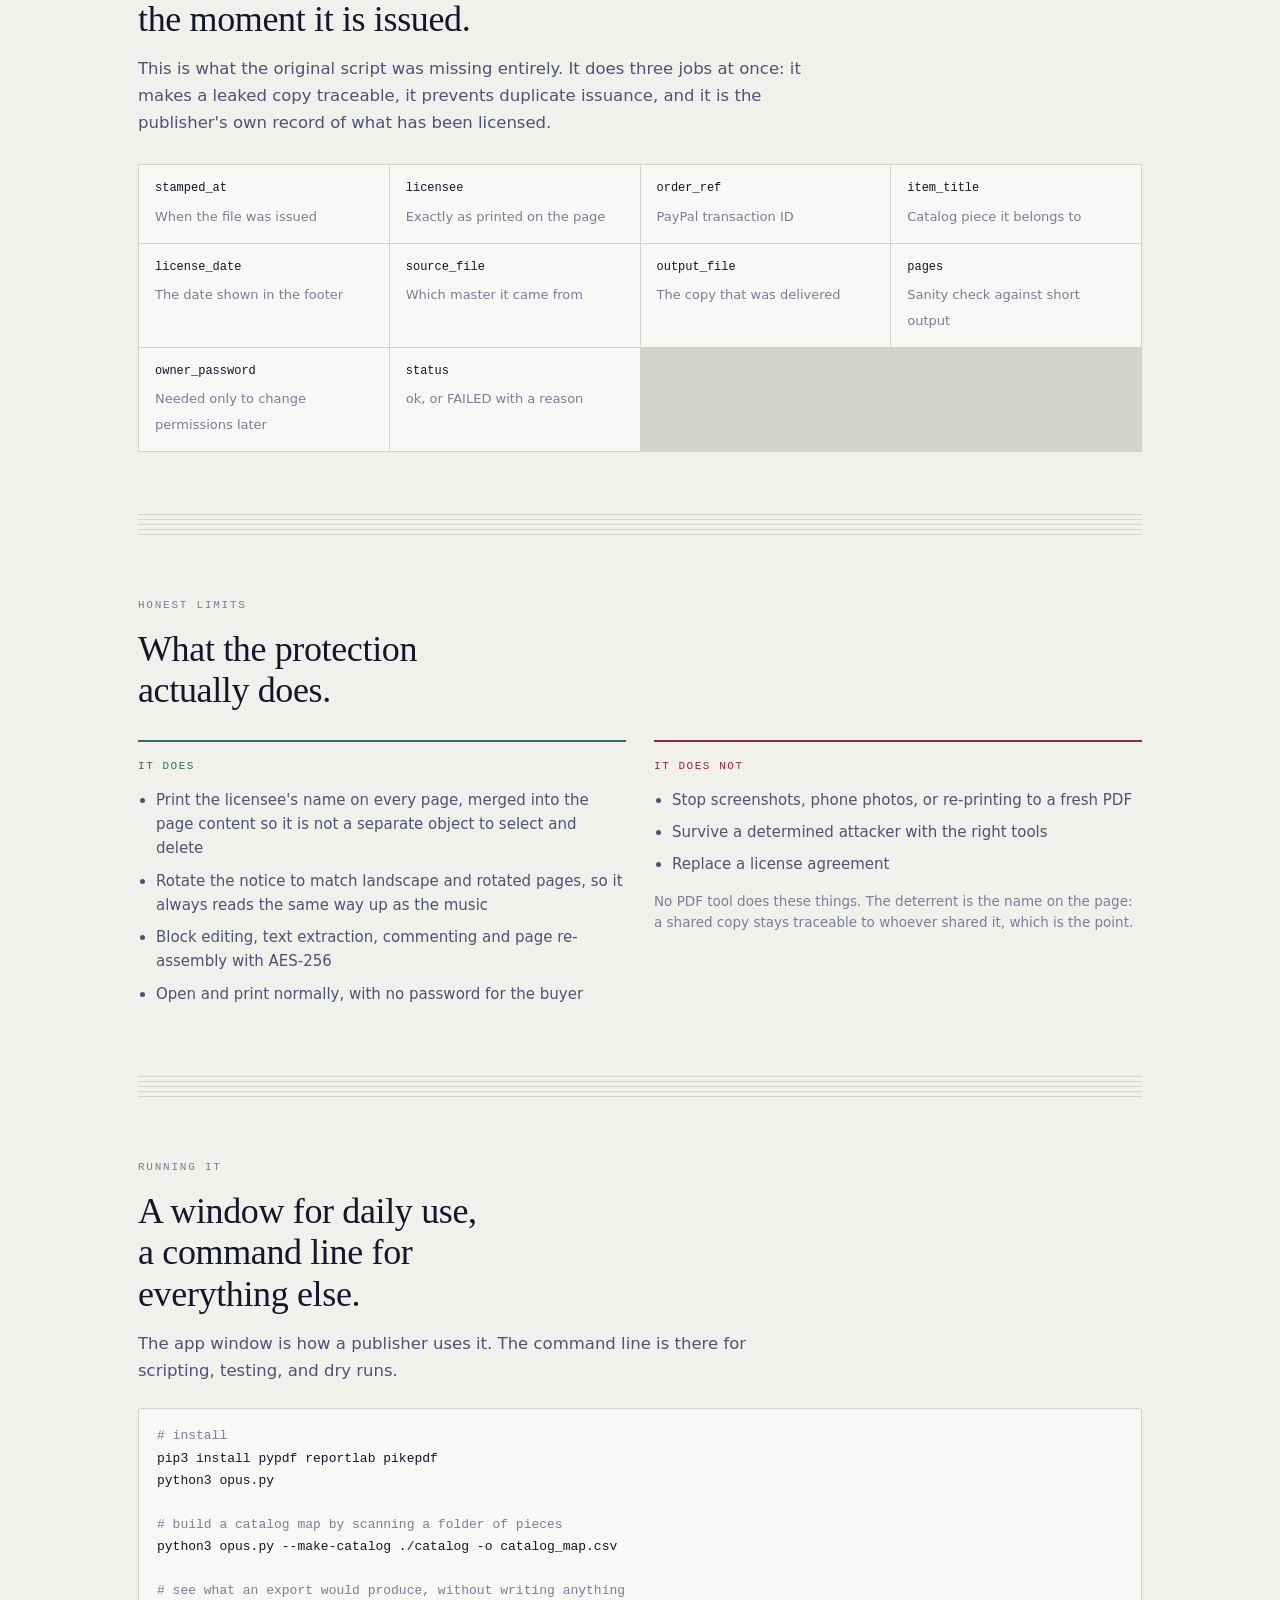
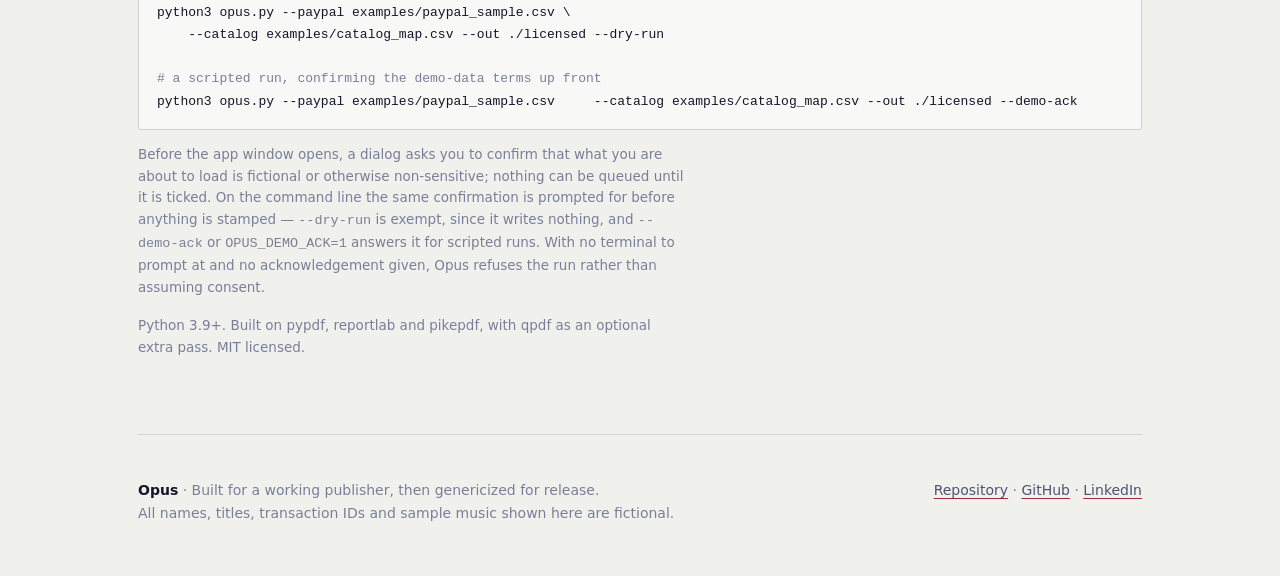
==== commit fd073627: "Rename to Opus, add demo-data gate and a real sample catalog Rename the tool from Imprint to Opus th" ====
--- a/docs/index.html
+++ b/docs/index.html
@@ -3,7 +3,7 @@
 <head>
 <meta charset="utf-8">
 <meta name="viewport" content="width=device-width, initial-scale=1">
-<title>Imprint · Licensing stamper for sheet music publishers</title>
+<title>Opus · Licensing stamper for sheet music publishers</title>
 <meta name="description" content="Stamps every page of a sheet music PDF with the buyer's name, locks the file, and records the copy in a permanent ledger.">
 <style>
 :root{
@@ -226,6 +226,13 @@
 .foot{display:flex;justify-content:space-between;gap:20px;flex-wrap:wrap;font-size:14px;color:var(--ink-3)}
 .foot a{color:var(--ink-2)}
 .note{font-size:13.5px;color:var(--ink-3);margin-top:14px;max-width:64ch}
+.demo-note{display:flex;gap:12px;align-items:flex-start;max-width:66ch;
+  margin:22px 0 4px;padding:13px 16px;border:1px solid var(--rule);
+  border-left:3px solid var(--amber);border-radius:5px;
+  background:var(--paper-2);font-family:var(--sans);font-size:13.5px;
+  line-height:1.55;color:var(--ink-2)}
+.demo-note b{color:var(--ink);font-weight:600}
+.demo-note .dn-ico{flex:0 0 auto;font-size:15px;line-height:1.4;color:var(--amber)}
 
 @media (max-width:760px){
   .thesis{grid-template-columns:1fr;gap:0}
@@ -243,7 +250,7 @@
 
 <header class="top">
   <div class="top-row">
-    <div class="mark"><b>Imprint</b> <i>·</i> <span style="font-size:14px;font-family:var(--sans);color:var(--ink-2)">sheet music licensing</span></div>
+    <div class="mark"><b>Opus</b> <i>·</i> <span style="font-size:14px;font-family:var(--sans);color:var(--ink-2)">sheet music licensing</span></div>
     <div class="top-links">
       <a href="https://github.com/integratorjeffj/opus">Repository</a>
       <button class="tbtn" id="theme" type="button">Dark</button>
@@ -258,6 +265,14 @@
     <a class="cta" href="https://github.com/integratorjeffj/opus">View the code</a>
     <a class="cta ghost" href="https://github.com/integratorjeffj/opus/tree/main/samples/licensed">Open a stamped PDF</a>
   </div>
+
+  <p class="demo-note">
+    <span class="dn-ico" aria-hidden="true">&#9888;</span>
+    <span><b>Demo data only.</b> This is a portfolio build. Point it at fictional,
+    redacted or otherwise non-sensitive files &mdash; never a live PayPal export,
+    and no music you do not hold the rights to. Opus makes you confirm this
+    before it will write anything. Safe sample data ships in the repository.</span>
+  </p>
 
   <div class="thesis">
     <div class="sheet">
@@ -301,6 +316,18 @@
 <div class="staff" role="separator" aria-hidden="true"><span></span><span></span><span></span><span></span><span></span></div>
 
 <section>
+  <p class="eyebrow">The name</p>
+  <h2>Why it is called <em>Opus.</em></h2>
+  <div class="body">
+    <p>An opus number is how a composer's work gets catalogued. Op. 27, No. 2 is not a description of the music &mdash; it is an identifier, assigned once, that lets anyone say precisely which piece they mean two hundred years later. Publishers have numbered works this way since the seventeenth century for one reason: without a catalogue, you cannot tell one copy of a thing from another.</p>
+    <p>That is this problem, moved down a level. A publisher does not only need to know which <em>piece</em> went out. They need to know which <em>copy</em>, to whom, under which order, on what date.</p>
+    <p>So Opus does for copies what opus numbers did for works. Every file it issues carries a name on the page and a row in the ledger, and stays identifiable for as long as it exists.</p>
+  </div>
+</section>
+
+<div class="staff" role="separator" aria-hidden="true"><span></span><span></span><span></span><span></span><span></span></div>
+
+<section>
   <p class="eyebrow">Where this started</p>
   <h2>The stamping was solved. Everything <em>around</em> it was not.</h2>
   <div class="body">
@@ -309,7 +336,7 @@
   </div>
 
   <table class="ba">
-    <thead><tr><th>The manual version</th><th>Imprint</th></tr></thead>
+    <thead><tr><th>The manual version</th><th>Opus</th></tr></thead>
     <tbody>
       <tr><td>One file per command</td><td>A day of orders in one pass</td></tr>
       <tr><td>Buyer name typed once per file</td><td>Read straight from the PayPal export</td></tr>
@@ -452,21 +479,25 @@
   <div class="body"><p>The app window is how a publisher uses it. The command line is there for scripting, testing, and dry runs.</p></div>
 <pre><span class="c"># install</span>
 pip3 install pypdf reportlab pikepdf
-python3 imprint.py
+python3 opus.py
 
 <span class="c"># build a catalog map by scanning a folder of pieces</span>
-python3 imprint.py --make-catalog ./catalog -o catalog_map.csv
+python3 opus.py --make-catalog ./catalog -o catalog_map.csv
 
 <span class="c"># see what an export would produce, without writing anything</span>
-python3 imprint.py --paypal examples/paypal_sample.csv \
-    --catalog examples/catalog_map.csv --out ./licensed --dry-run</pre>
+python3 opus.py --paypal examples/paypal_sample.csv \
+    --catalog examples/catalog_map.csv --out ./licensed --dry-run
+
+<span class="c"># a scripted run, confirming the demo-data terms up front</span>
+python3 opus.py --paypal examples/paypal_sample.csv     --catalog examples/catalog_map.csv --out ./licensed --demo-ack</pre>
+  <p class="note">Before the app window opens, a dialog asks you to confirm that what you are about to load is fictional or otherwise non-sensitive; nothing can be queued until it is ticked. On the command line the same confirmation is prompted for before anything is stamped &mdash; <code>--dry-run</code> is exempt, since it writes nothing, and <code>--demo-ack</code> or <code>OPUS_DEMO_ACK=1</code> answers it for scripted runs. With no terminal to prompt at and no acknowledgement given, Opus refuses the run rather than assuming consent.</p>
   <p class="caption">Python 3.9+. Built on pypdf, reportlab and pikepdf, with qpdf as an optional extra pass. MIT licensed.</p>
 </section>
 
 <footer>
   <div class="foot">
     <div>
-      <strong style="color:var(--ink)">Imprint</strong> · Built for a working publisher, then genericized for release.<br>
+      <strong style="color:var(--ink)">Opus</strong> · Built for a working publisher, then genericized for release.<br>
       All names, titles, transaction IDs and sample music shown here are fictional.
     </div>
     <div>
@@ -483,8 +514,8 @@
 (function(){
   var btn=document.getElementById('theme'),root=document.documentElement;
   function set(t){root.setAttribute('data-theme',t);btn.textContent=(t==='dark')?'Light':'Dark';
-    try{localStorage.setItem('imprint-theme',t)}catch(e){}}
-  var saved=null;try{saved=localStorage.getItem('imprint-theme')}catch(e){}
+    try{localStorage.setItem('opus-theme',t)}catch(e){}}
+  var saved=null;try{saved=localStorage.getItem('opus-theme')}catch(e){}
   set(saved||'light');
   btn.addEventListener('click',function(){
     set(root.getAttribute('data-theme')==='dark'?'light':'dark');});
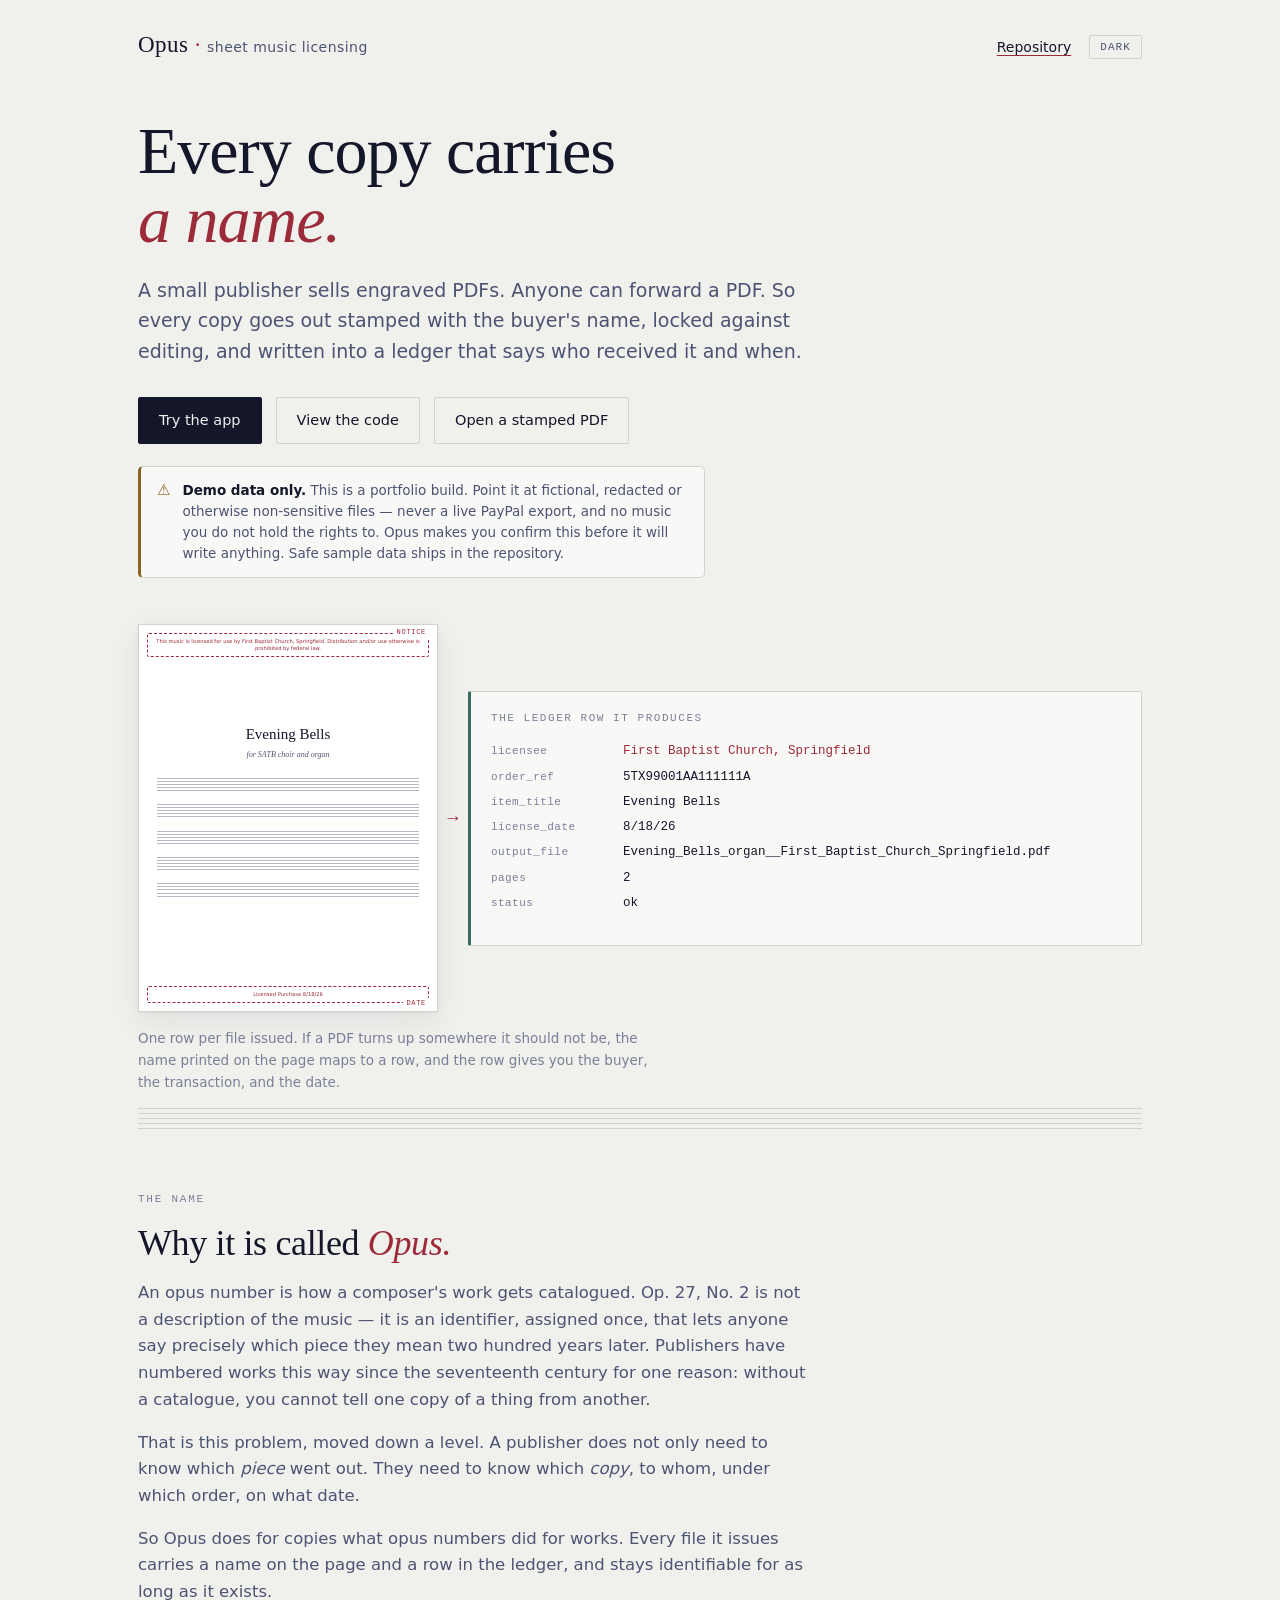
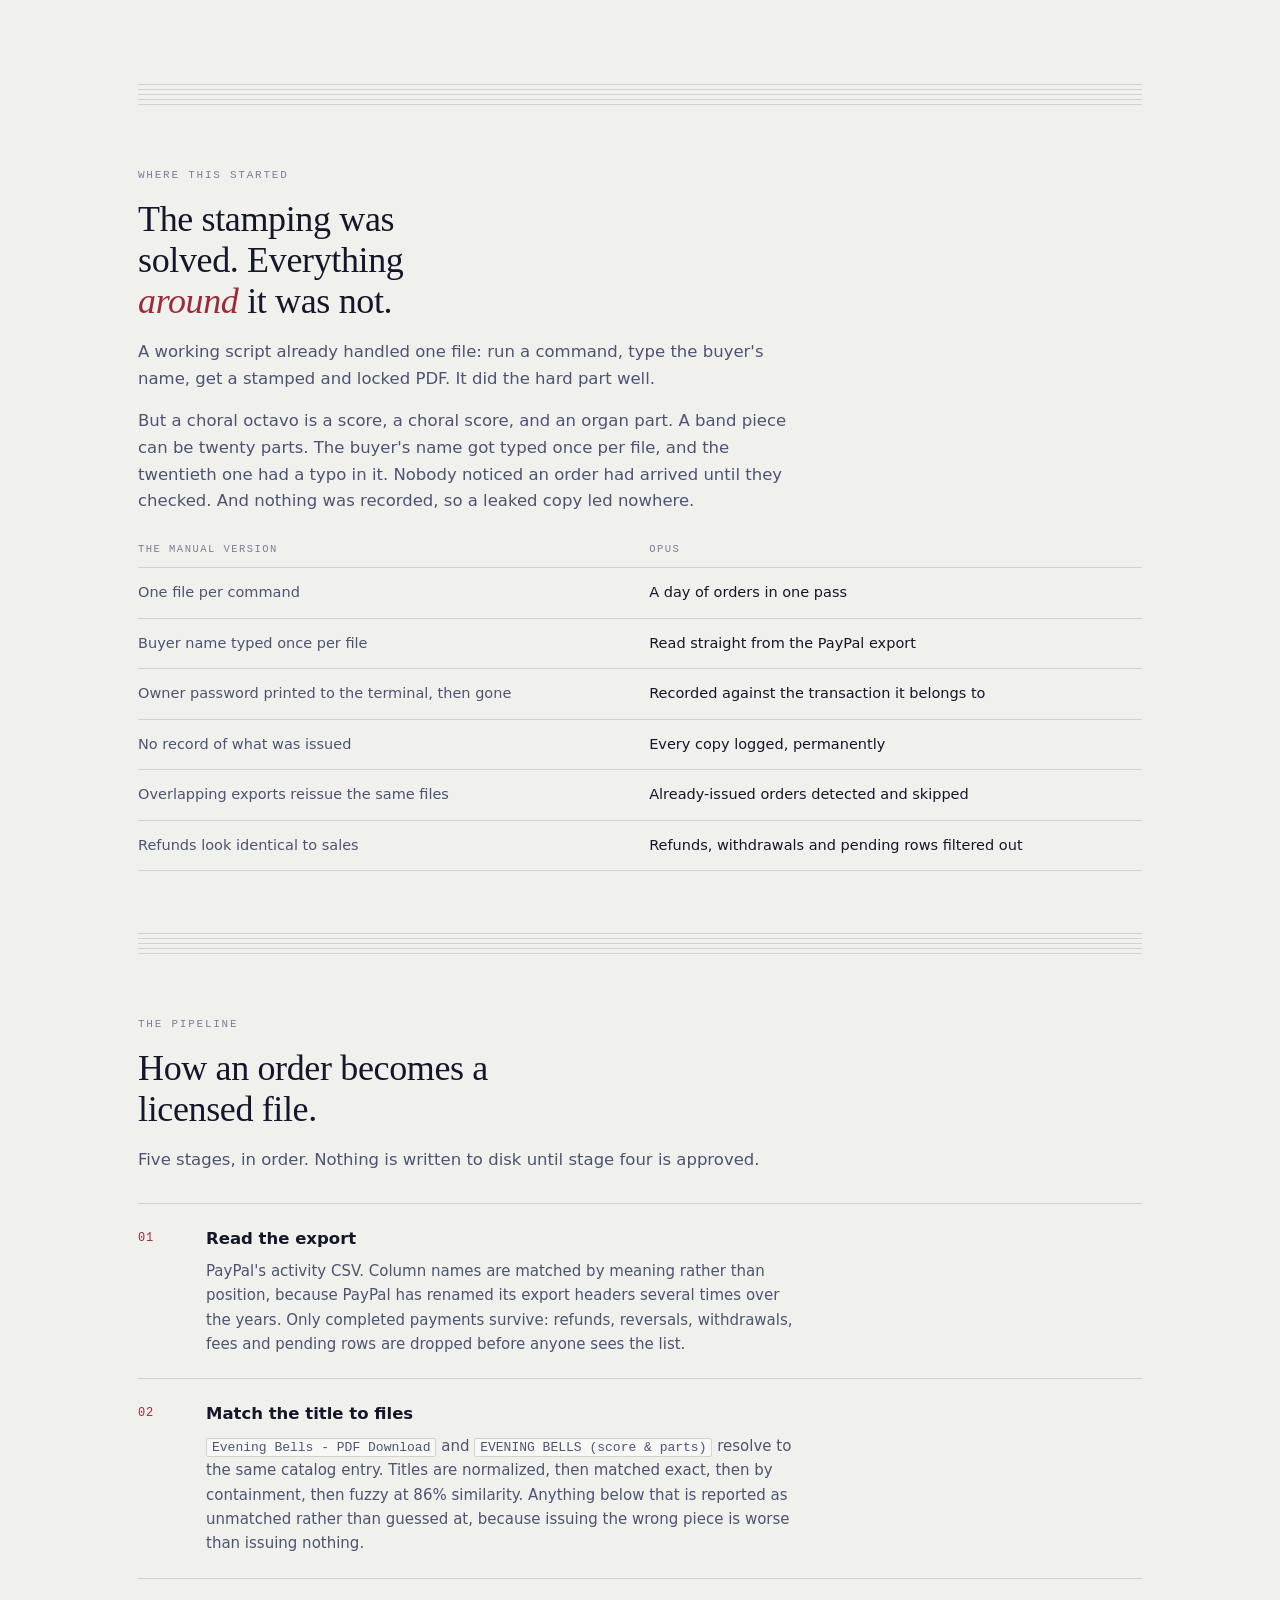
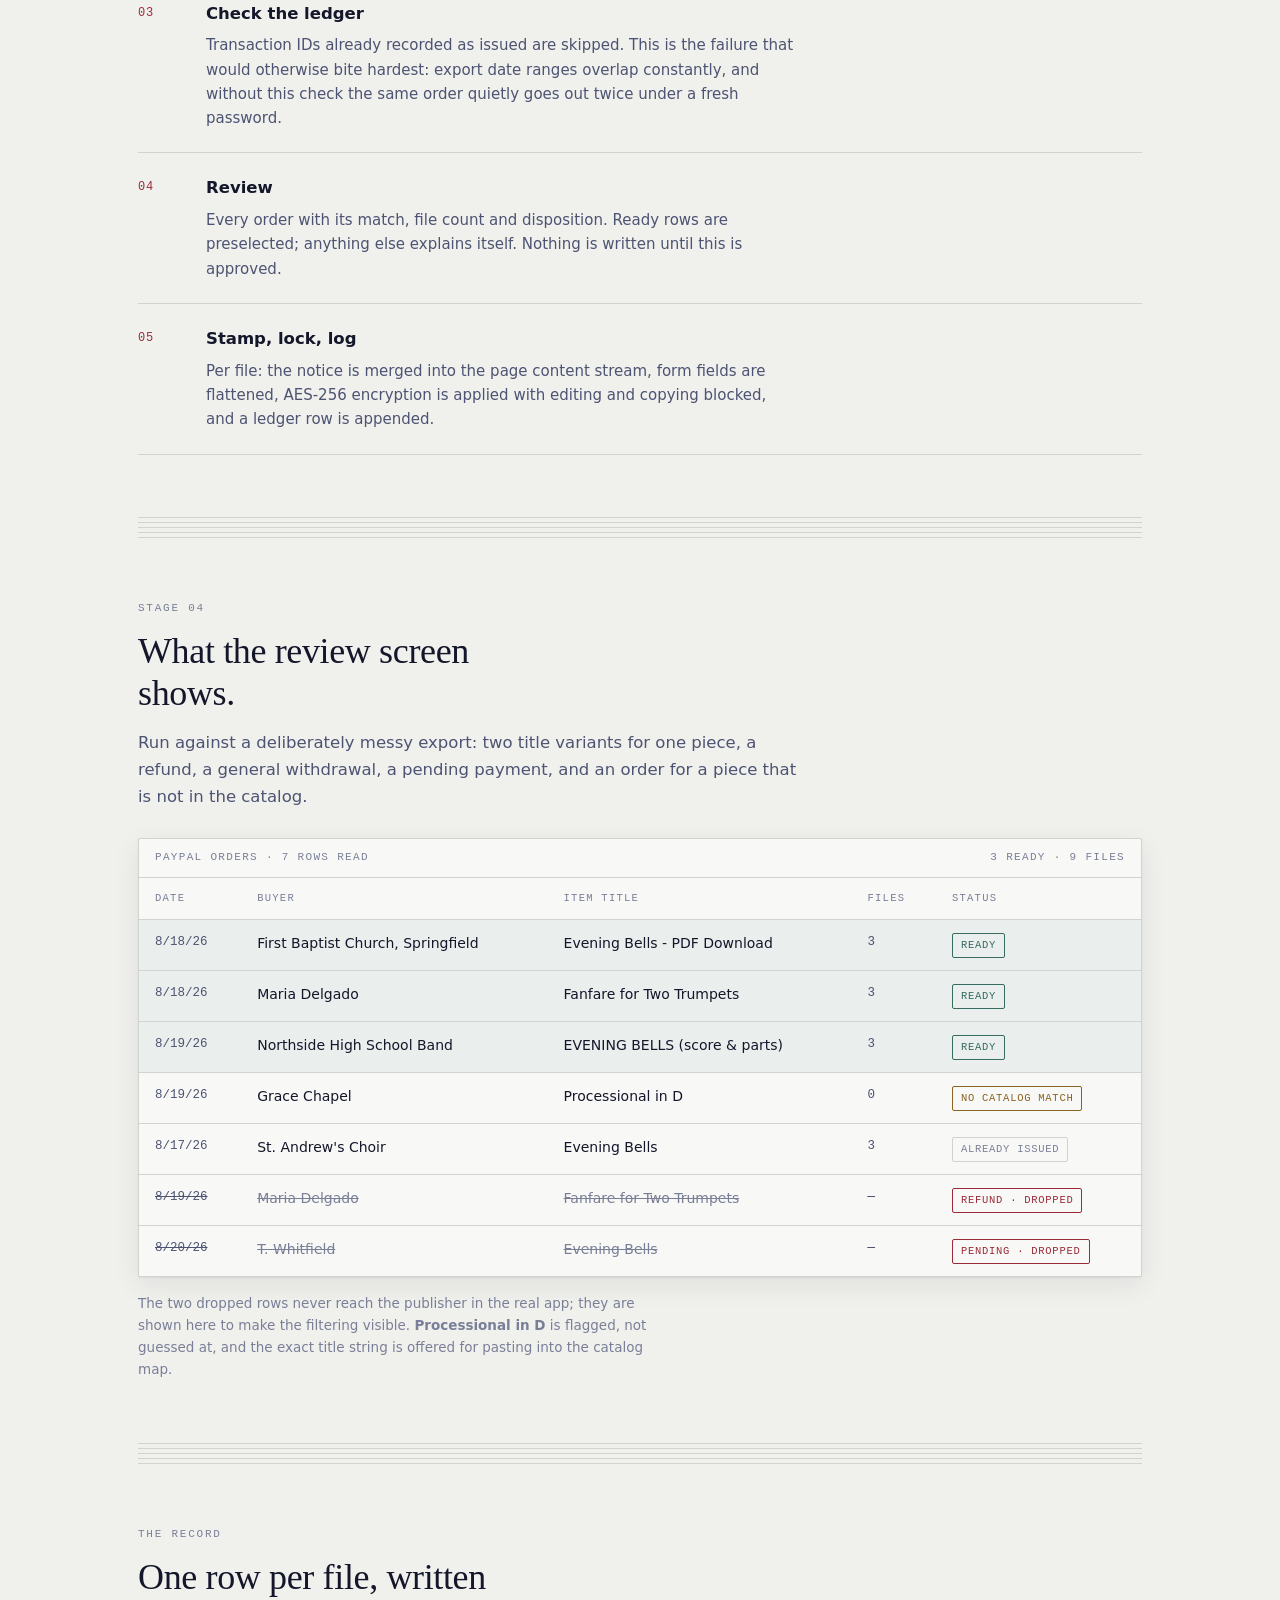
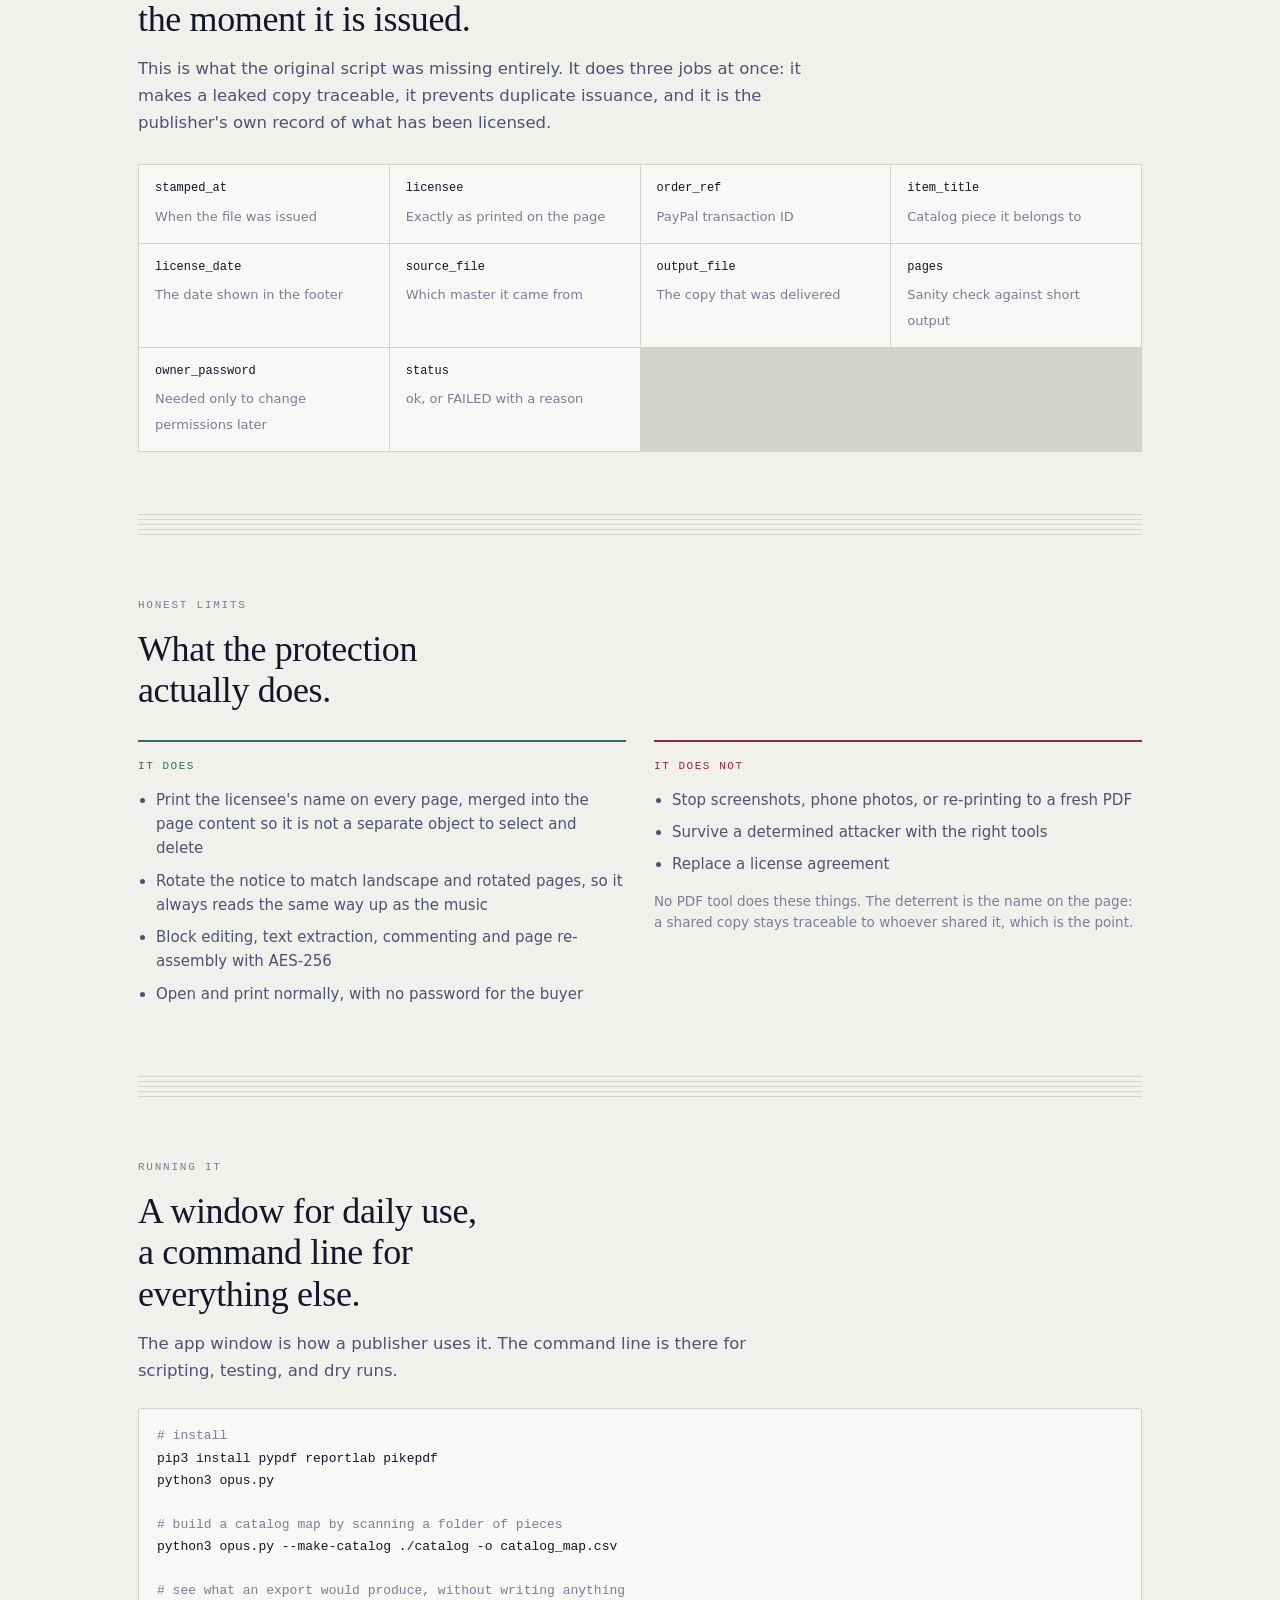
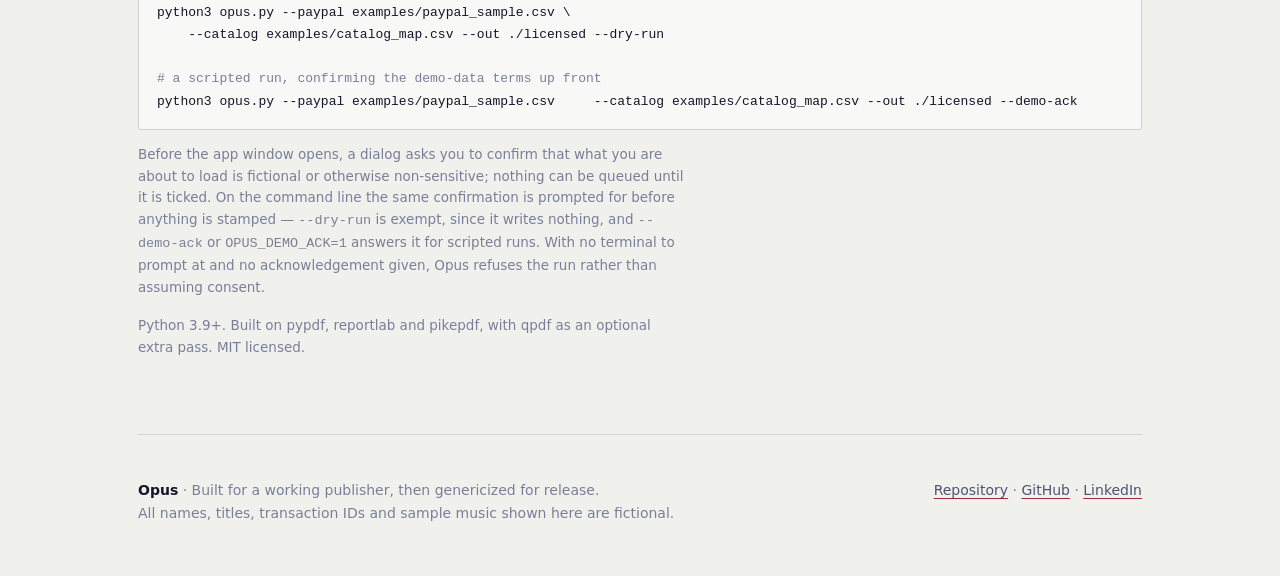
==== commit 450efd50: "Add a clickable browser demo, linked from the README You cannot get a feel for a tool from a screens" ====
--- a/docs/index.html
+++ b/docs/index.html
@@ -262,7 +262,8 @@
   <h1>Every copy carries <em>a name.</em></h1>
   <p class="lede">A small publisher sells engraved PDFs. Anyone can forward a PDF. So every copy goes out stamped with the buyer's name, locked against editing, and written into a ledger that says who received it and when.</p>
   <div class="cta-row">
-    <a class="cta" href="https://github.com/integratorjeffj/opus">View the code</a>
+    <a class="cta" href="demo/">Try the app</a>
+    <a class="cta ghost" href="https://github.com/integratorjeffj/opus">View the code</a>
     <a class="cta ghost" href="https://github.com/integratorjeffj/opus/tree/main/samples/licensed">Open a stamped PDF</a>
   </div>
 
